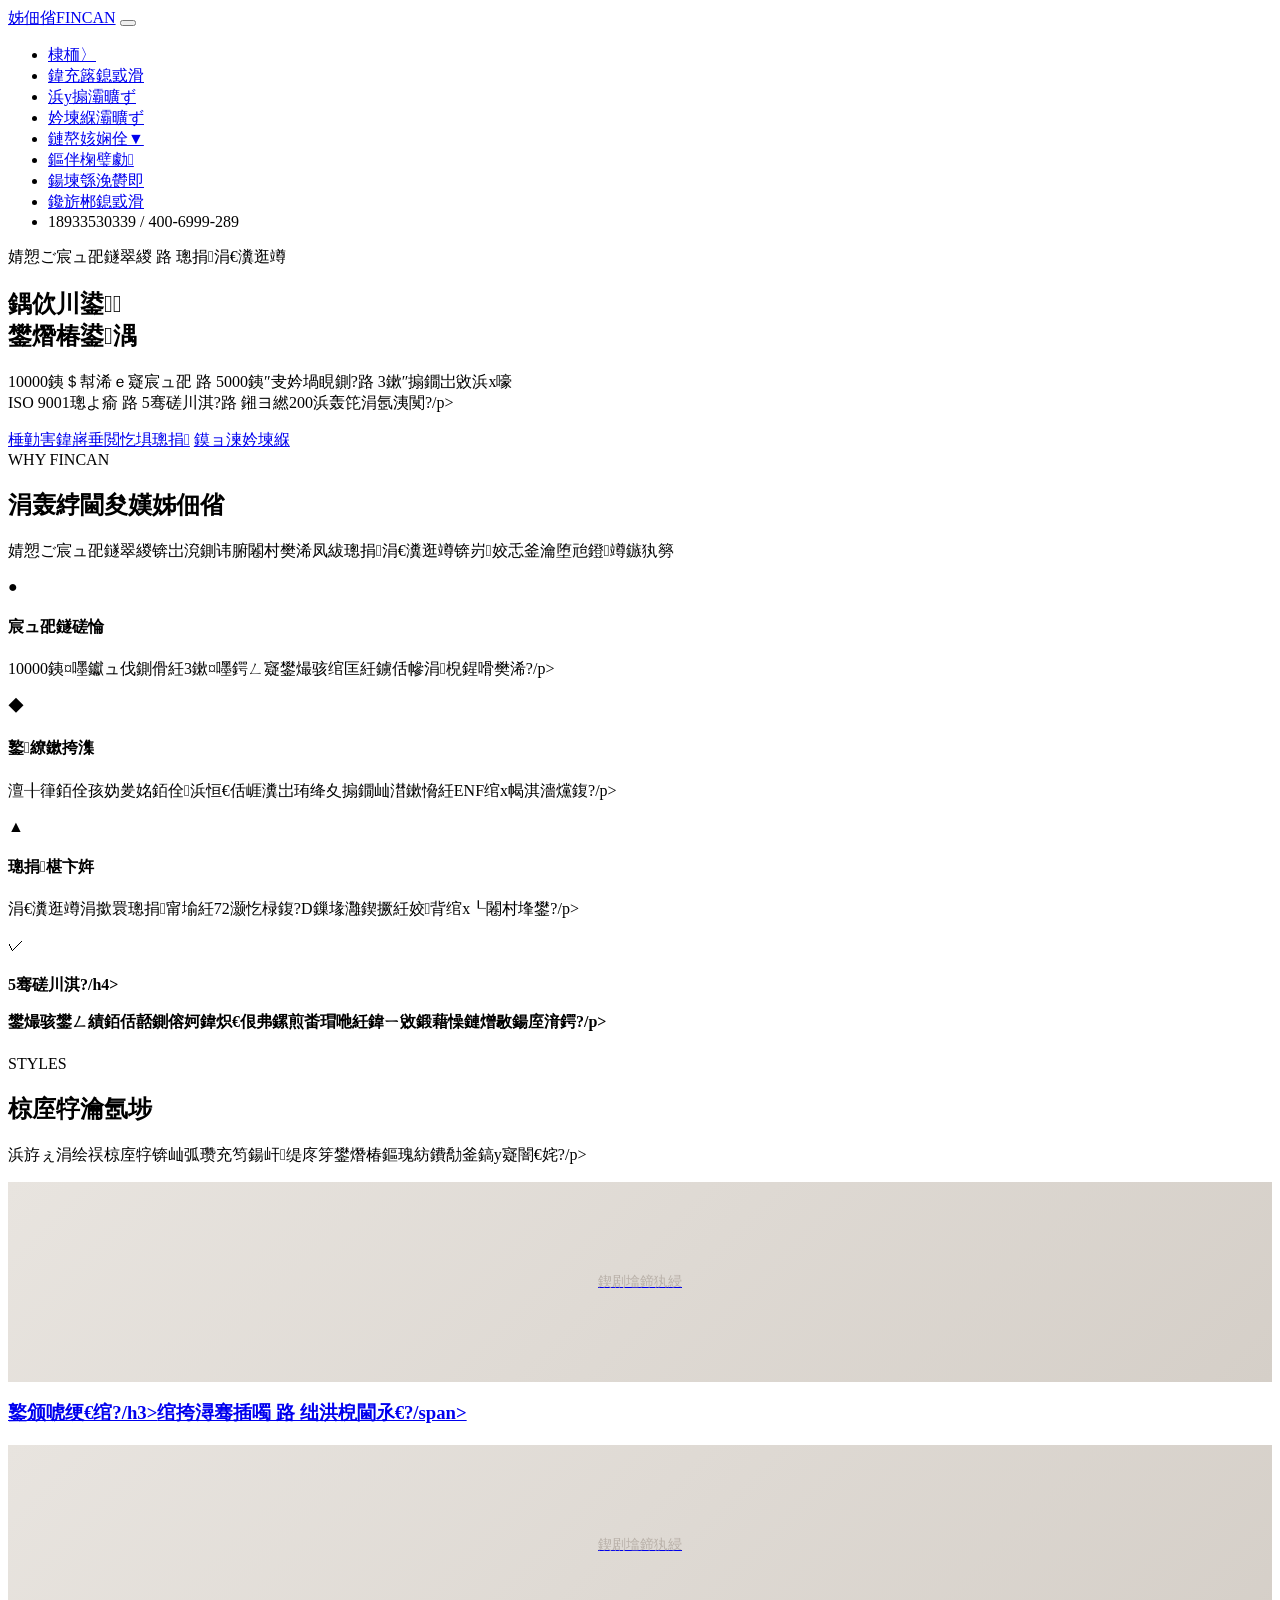
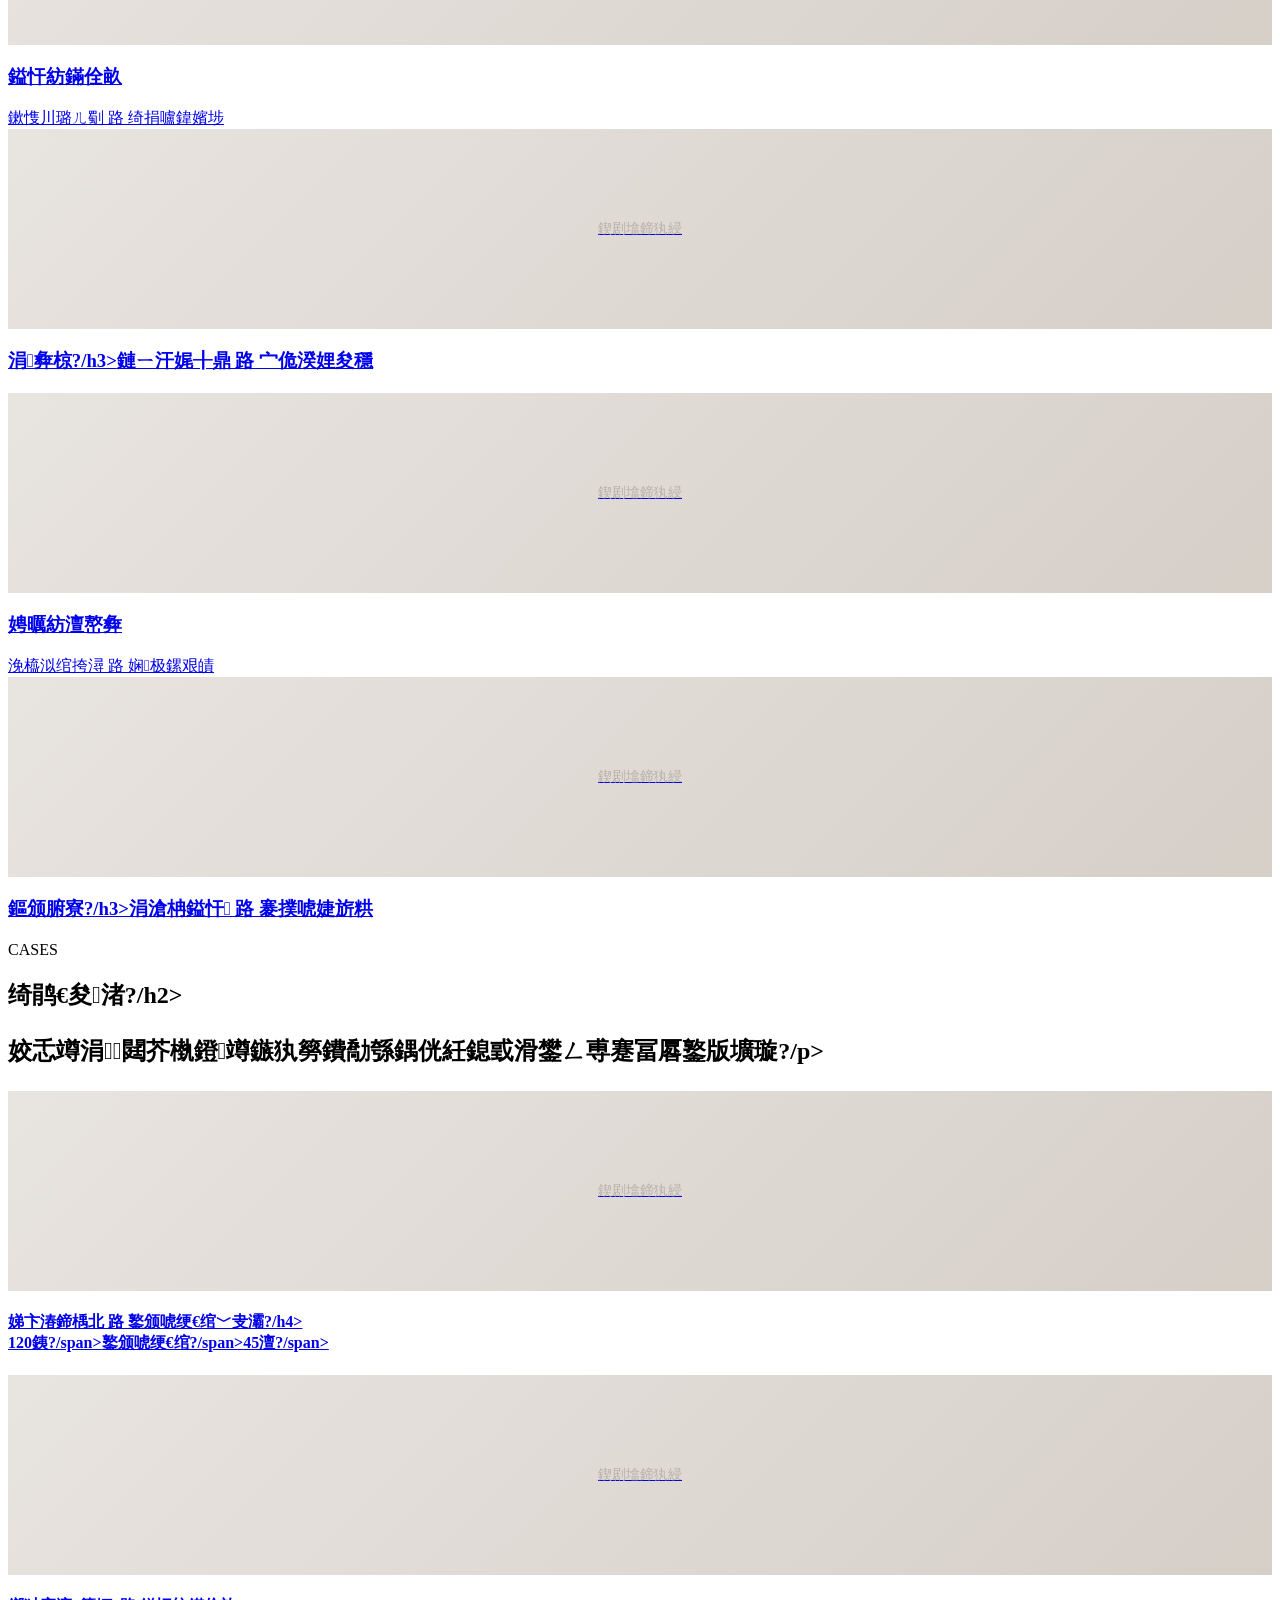
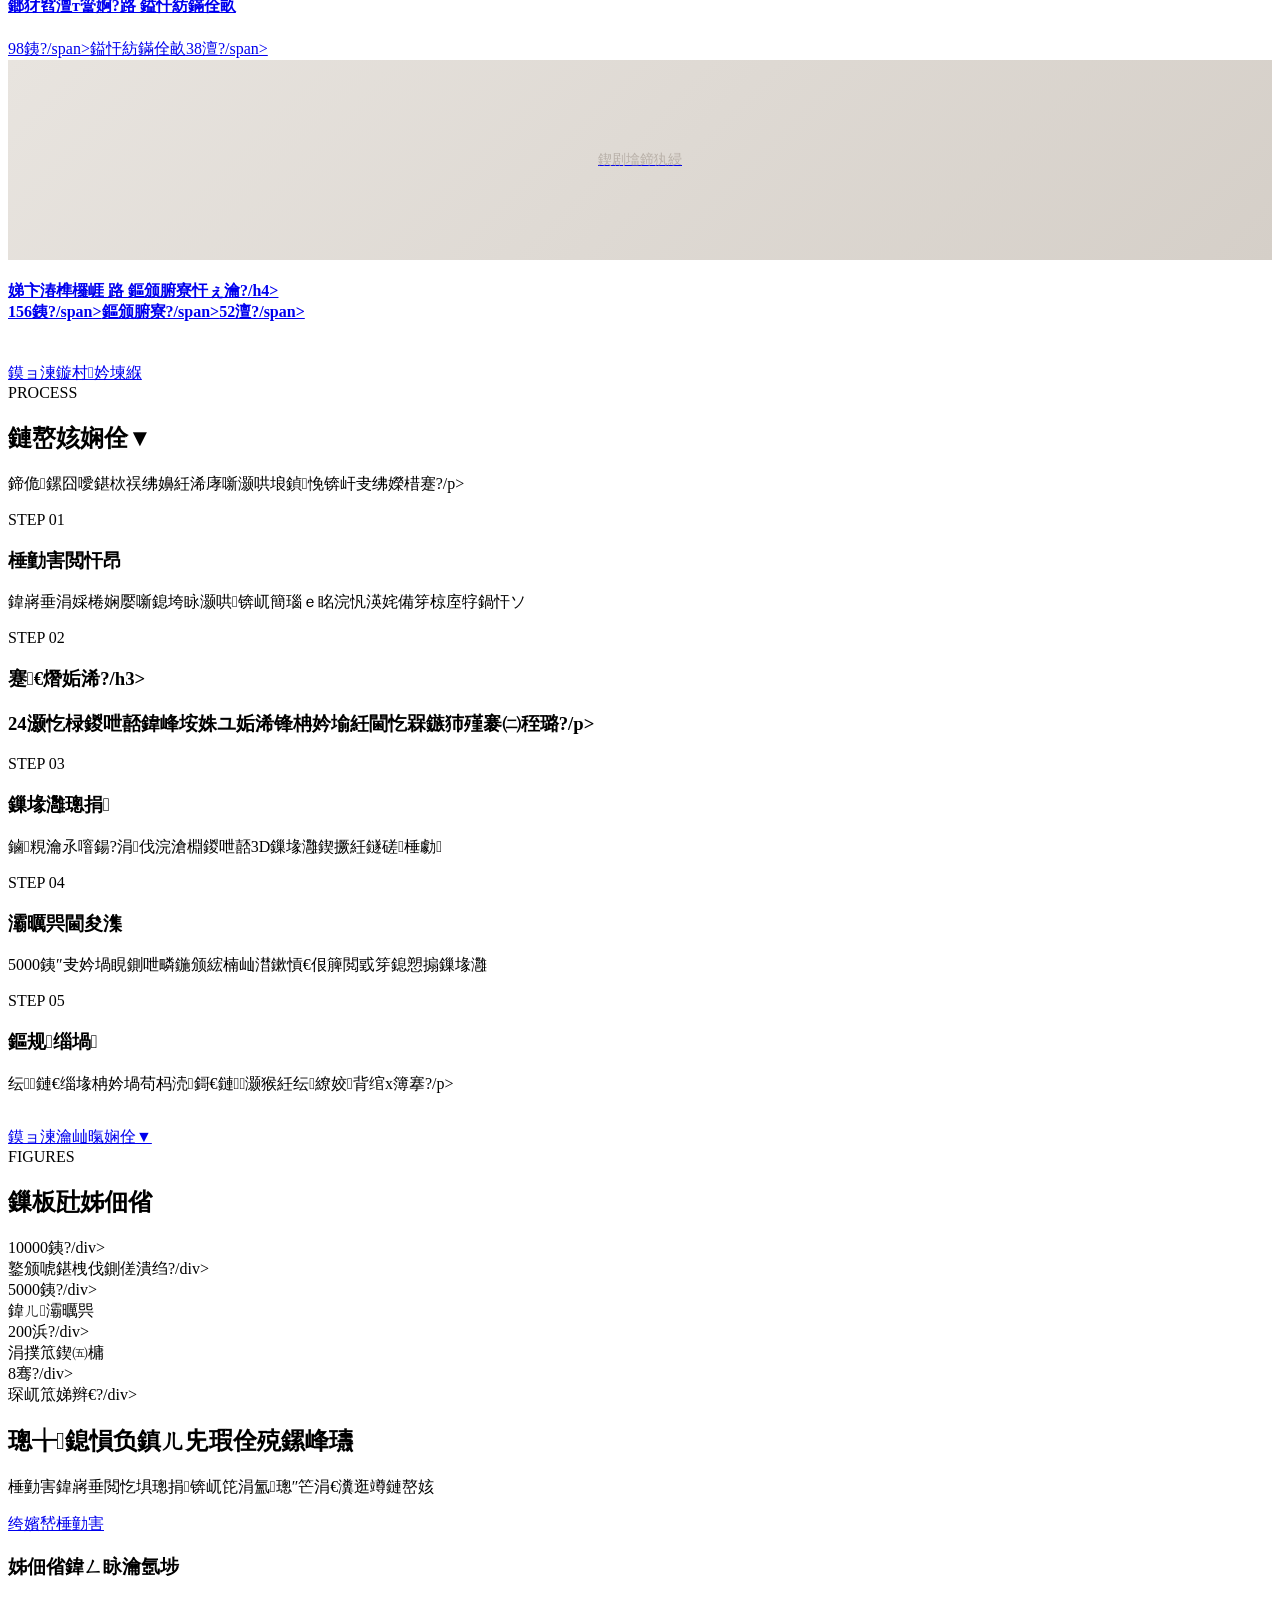
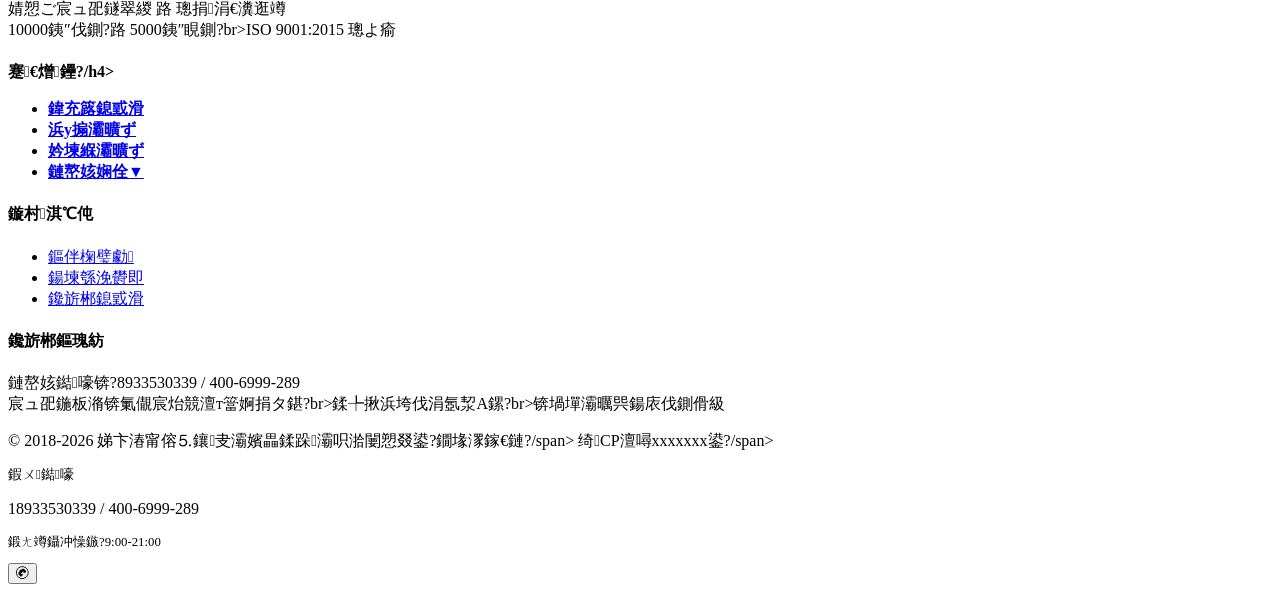
==== index.html @ 6f3093b9 "Add index.html" ====
<!DOCTYPE html>
<html lang="zh-CN">
<head>
<meta charset="UTF-8">
<meta name="viewport" content="width=device-width, initial-scale=1.0">
<meta name="description" content="姊佃偗鍏ㄥ眿瀹氬埗 - 婧愬ご宸ュ巶鐩翠緵+璁捐涓€瀵逛竴锛?0000銕＄幇浠ｅ寲宸ュ巶锛?000銕″叏妗堝睍鍘呫€備笓涓氬畾鍒惰。鏌溿€佹┍鏌溿€侀厭鏌溿€佹姒荤背绛夛紝5骞磋川淇濓紝鍞悗鐑嚎18933530339 / 400-6999-289銆?>
<title>姊佃偗鍏ㄥ眿瀹氬埗 - 婧愬ご宸ュ巶鐩翠緵 路 璁捐涓€瀵逛竴</title>
<link rel="stylesheet" href="css/style.css">
</head>
<body>

<nav class="nav">
  <div class="container">
    <a href="index.html" class="nav-logo">姊佃偗<span>FINCAN</span></a>
    <button class="nav-toggle" aria-label="鑿滃崟" onclick="document.querySelector('.nav-links').classList.toggle('show')">
      <span></span><span></span><span></span>
    </button>
    <ul class="nav-links">
      <li><a href="index.html" class="active">棣栭〉</a></li>
      <li><a href="about.html">鍏充簬鎴戜滑</a></li>
      <li><a href="products.html">浜у搧灞曠ず</a></li>
      <li><a href="cases.html">妗堜緥灞曠ず</a></li>
      <li><a href="service.html">鏈嶅姟娴佺▼</a></li>
      <li><a href="news.html">鏂伴椈璧勮</a></li>
      <li><a href="partners.html">鍚堜綔浼欎即</a></li>
      <li><a href="contact.html">鑱旂郴鎴戜滑</a></li>
      <li class="nav-phone">18933530339 / 400-6999-289</li>
    </ul>
  </div>
</nav>

<section class="hero">
  <div class="hero-bg"></div>
  <div class="container">
    <div class="hero-tag">婧愬ご宸ュ巶鐩翠緵 路 璁捐涓€瀵逛竴</div>
    <h1>鍝佽川鍙<br>鐢熸椿鍙湡</h1>
    <p class="hero-desc">10000銕＄幇浠ｅ寲宸ュ巶 路 5000銕″叏妗堝睍鍘?路 3鏉″搧鐗岀敓浜х嚎<br>ISO 9001璁よ瘉 路 5骞磋川淇?路 鎺ヨ繎200浜轰笓涓氬洟闃?/p>
    <div class="hero-cta">
      <a href="contact.html" class="btn btn-primary">棰勭害鍏嶈垂閲忔埧璁捐</a>
      <a href="cases.html" class="btn btn-outline">鏌ョ湅妗堜緥</a>
    </div>
  </div>
</section>

<section class="section-pad bg-white">
  <div class="container">
    <div class="text-center sec-header">
      <div class="gold-line"></div>
      <div class="sec-label">WHY FINCAN</div>
      <h2>涓轰綍閫夋嫨姊佃偗</h2>
      <p class="sec-sub">婧愬ご宸ュ巶鐩翠緵锛岀渷鍘讳腑闂村樊浠凤紱璁捐涓€瀵逛竴锛岃姣忎釜瀹堕兘鐙竴鏃犱簩</p>
    </div>
    <div class="adv-grid">
      <div class="adv-item">
        <div class="adv-icon">&#9679;</div>
        <h4>宸ュ巶鐩磋惀</h4>
        <p>10000銕¤嚜钀ュ伐鍘傦紝3鏉¤嚜鍔ㄥ寲鐢熶骇绾匡紝鐪佸幓涓棿鍟嗗樊浠?/p>
      </div>
      <div class="adv-item">
        <div class="adv-icon">&#9670;</div>
        <h4>鐜繚鏉挎潗</h4>
        <p>澶╂箻銆佺孩妫夎姳銆佺浜恒€佸崕瀵岀珛绛夊搧鐗屾澘鏉愶紝ENF绾х幆淇濇爣鍑?/p>
      </div>
      <div class="adv-item">
        <div class="adv-icon">&#9650;</div>
        <h4>璁捐椹卞姩</h4>
        <p>涓€瀵逛竴涓撳睘璁捐甯堬紝72灏忔椂鍑?D鏁堟灉鍥撅紝姣背绾х┖闂村埄鐢?/p>
      </div>
      <div class="adv-item">
        <div class="adv-icon">&#10003;</div>
        <h4>5骞磋川淇?/h4>
        <p>鐢熶骇鐢ㄥ績銆佸嚭鍘傛妸鍏炽€佷弗鏍煎畨瑁咃紝鍏ㄧ敓鍛藉懆鏈熷敭鍚庢湇鍔?/p>
      </div>
    </div>
  </div>
</section>

<section class="section-pad bg-grain">
  <div class="container">
    <div class="text-center sec-header">
      <div class="gold-line"></div>
      <div class="sec-label">STYLES</div>
      <h2>椋庢牸瀹氬埗</h2>
      <p class="sec-sub">浜斿ぇ涓绘祦椋庢牸锛屾弧瓒充笉鍚屽缇庝笌鐢熸椿鏂瑰紡鐨勪釜鎬у寲闇€姹?/p>
    </div>
    <div class="style-grid">
      <a href="products.html" class="style-card">
        <div class="style-card-img"><div style="background:linear-gradient(135deg, #e8e4df 0%, #d5cfc8 100%);width:100%;height:100%;min-height:200px;display:flex;align-items:center;justify-content:center;color:#b8b0a8;font-size:14px;">鍥剧墖鍗犱綅</div></div>
        <div class="style-card-overlay"><h3>鐜颁唬绠€绾?/h3><span>绾挎潯骞插噣 路 绌洪棿閫氶€?/span></div>
      </a>
      <a href="products.html" class="style-card">
        <div class="style-card-img"><div style="background:linear-gradient(135deg, #e8e4df 0%, #d5cfc8 100%);width:100%;height:100%;min-height:200px;display:flex;align-items:center;justify-content:center;color:#b8b0a8;font-size:14px;">鍥剧墖鍗犱綅</div></div>
        <div class="style-card-overlay"><h3>鎰忓紡鏋佺畝</h3><span>鏉愯川璐ㄦ劅 路 绮捐嚧鍏嬪埗</span></div>
      </a>
      <a href="products.html" class="style-card">
        <div class="style-card-img"><div style="background:linear-gradient(135deg, #e8e4df 0%, #d5cfc8 100%);width:100%;height:100%;min-height:200px;display:flex;align-items:center;justify-content:center;color:#b8b0a8;font-size:14px;">鍥剧墖鍗犱綅</div></div>
        <div class="style-card-overlay"><h3>涓彜椋?/h3><span>鏈ㄧ汗娓╂鼎 路 宀佹湀娌夋穩</span></div>
      </a>
      <a href="products.html" class="style-card">
        <div class="style-card-img"><div style="background:linear-gradient(135deg, #e8e4df 0%, #d5cfc8 100%);width:100%;height:100%;min-height:200px;display:flex;align-items:center;justify-content:center;color:#b8b0a8;font-size:14px;">鍥剧墖鍗犱綅</div></div>
        <div class="style-card-overlay"><h3>娉曞紡澶嶅彜</h3><span>浼橀泤绾挎潯 路 娴极鏍艰皟</span></div>
      </a>
      <a href="products.html" class="style-card">
        <div class="style-card-img"><div style="background:linear-gradient(135deg, #e8e4df 0%, #d5cfc8 100%);width:100%;height:100%;min-height:200px;display:flex;align-items:center;justify-content:center;color:#b8b0a8;font-size:14px;">鍥剧墖鍗犱綅</div></div>
        <div class="style-card-overlay"><h3>鏂颁腑寮?/h3><span>涓滄柟鎰忓 路 褰撲唬婕旂粠</span></div>
      </a>
    </div>
  </div>
</section>

<section class="section-pad bg-white">
  <div class="container">
    <div class="sec-header">
      <div class="gold-line"></div>
      <div class="sec-label">CASES</div>
      <h2>绮鹃€夋渚?/h2>
      <p class="sec-sub">姣忎竴涓閮芥槸鐙竴鏃犱簩鐨勪綔鍝侊紝鎴戜滑鐢ㄥ尃蹇冨厬鐜版壙璇?/p>
    </div>
    <div class="case-grid">
      <a href="cases.html" class="case-card">
        <div class="case-img-wrap"><div style="background:linear-gradient(135deg, #e8e4df 0%, #d5cfc8 100%);width:100%;height:100%;min-height:200px;display:flex;align-items:center;justify-content:center;color:#b8b0a8;font-size:14px;">鍥剧墖鍗犱綅</div></div>
        <div class="case-info"><h4>娣卞湷鍗楀北 路 鐜颁唬绠€绾﹀叏灞?/h4><div class="case-meta"><span>120銕?/span><span>鐜颁唬绠€绾?/span><span>45澶?/span></div></div>
      </a>
      <a href="cases.html" class="case-card">
        <div class="case-img-wrap"><div style="background:linear-gradient(135deg, #e8e4df 0%, #d5cfc8 100%);width:100%;height:100%;min-height:200px;display:flex;align-items:center;justify-content:center;color:#b8b0a8;font-size:14px;">鍥剧墖鍗犱綅</div></div>
        <div class="case-info"><h4>鎯犲窞澶т簹婀?路 鎰忓紡鏋佺畝</h4><div class="case-meta"><span>98銕?/span><span>鎰忓紡鏋佺畝</span><span>38澶?/span></div></div>
      </a>
      <a href="cases.html" class="case-card">
        <div class="case-img-wrap"><div style="background:linear-gradient(135deg, #e8e4df 0%, #d5cfc8 100%);width:100%;height:100%;min-height:200px;display:flex;align-items:center;justify-content:center;color:#b8b0a8;font-size:14px;">鍥剧墖鍗犱綅</div></div>
        <div class="case-info"><h4>娣卞湷榫欏崕 路 鏂颁腑寮忓ぇ瀹?/h4><div class="case-meta"><span>156銕?/span><span>鏂颁腑寮?/span><span>52澶?/span></div></div>
      </a>
    </div>
    <div class="text-center" style="margin-top:40px;">
      <a href="cases.html" class="btn btn-text">鏌ョ湅鏇村妗堜緥</a>
    </div>
  </div>
</section>

<section class="section-pad bg-grain">
  <div class="container">
    <div class="text-center sec-header">
      <div class="gold-line"></div>
      <div class="sec-label">PROCESS</div>
      <h2>鏈嶅姟娴佺▼</h2>
      <p class="sec-sub">鍗佹鏍囧噯鍖栨祦绋嬶紝浠庨噺灏哄埌鍞悗锛屽叏绋嬫棤蹇?/p>
    </div>
    <div class="timeline">
      <div class="tl-item"><div class="tl-dot"></div><div class="tl-num">STEP 01</div><h3>棰勭害閲忓昂</h3><p>鍏嶈垂涓婇棬娴嬮噺鎴垮眿灏哄锛屼簡瑙ｅ眳浣忛渶姹備笌椋庢牸鍋忓ソ</p></div>
      <div class="tl-item"><div class="tl-dot"></div><div class="tl-num">STEP 02</div><h3>蹇€熸姤浠?/h3><p>24灏忔椂鍐呭嚭鍏峰垵姝ユ姤浠锋柟妗堬紝閫忔槑鏃犻殣褰㈡秷璐?/p></div>
      <div class="tl-item"><div class="tl-dot"></div><div class="tl-num">STEP 03</div><h3>鏁堟灉璁捐</h3><p>鏀粯瀹氶噾鍚?涓伐浣滄棩鍐呭嚭3D鏁堟灉鍥撅紝鐩磋棰勮</p></div>
      <div class="tl-item"><div class="tl-dot"></div><div class="tl-num">STEP 04</div><h3>灞曞巺閫夋潗</h3><p>5000銕″叏妗堝睍鍘呭疄鍦颁綋楠屾澘鏉愩€佷簲閲戜笌鎴愬搧鏁堟灉</p></div>
      <div class="tl-item"><div class="tl-dot"></div><div class="tl-num">STEP 05</div><h3>鏂规缁堝</h3><p>纭鏈€缁堟柟妗堝苟杩涜鎶€鏈灏猴紝纭繚姣背绾х簿搴?/p></div>
    </div>
    <div class="text-center" style="margin-top:32px;">
      <a href="service.html" class="btn btn-text">鏌ョ湅瀹屾暣娴佺▼</a>
    </div>
  </div>
</section>

<section class="section-pad bg-dark">
  <div class="container">
    <div class="text-center sec-header">
      <div class="gold-line"></div>
      <div class="sec-label">FIGURES</div>
      <h2>鏁板瓧姊佃偗</h2>
    </div>
    <div class="num-grid">
      <div class="num-item"><div class="num-val">10000銕?/div><div class="num-label">鐜颁唬鍖栧伐鍘傞潰绉?/div></div>
      <div class="num-item"><div class="num-val">5000銕?/div><div class="num-label">鍏ㄦ灞曞巺</div></div>
      <div class="num-item"><div class="num-val">200浜?/div><div class="num-label">涓撲笟鍥㈤槦</div></div>
      <div class="num-item"><div class="num-val">8骞?/div><div class="num-label">琛屼笟娣辫€?/div></div>
    </div>
  </div>
</section>

<section class="section-pad cta-section bg-white">
  <div class="container">
    <div class="gold-line"></div>
    <h2>璁╁鎴愪负鎮ㄦ兂瑕佺殑鏍峰瓙</h2>
    <p>棰勭害鍏嶈垂閲忔埧璁捐锛屼笓涓氳璁″笀涓€瀵逛竴鏈嶅姟</p>
    <a href="contact.html" class="btn btn-primary">绔嬪嵆棰勭害</a>
  </div>
</section>

<footer class="footer">
  <div class="container">
    <div class="footer-grid">
      <div class="footer-brand">
        <h3>姊佃偗鍏ㄥ眿瀹氬埗</h3>
        <p>婧愬ご宸ュ巶鐩翠緵 路 璁捐涓€瀵逛竴<br>10000銕″伐鍘?路 5000銕″睍鍘?br>ISO 9001:2015 璁よ瘉</p>
      </div>
      <div>
        <h4>蹇€熷鑸?/h4>
        <ul>
          <li><a href="about.html">鍏充簬鎴戜滑</a></li>
          <li><a href="products.html">浜у搧灞曠ず</a></li>
          <li><a href="cases.html">妗堜緥灞曠ず</a></li>
          <li><a href="service.html">鏈嶅姟娴佺▼</a></li>
        </ul>
      </div>
      <div>
        <h4>鏇村淇℃伅</h4>
        <ul>
          <li><a href="news.html">鏂伴椈璧勮</a></li>
          <li><a href="partners.html">鍚堜綔浼欎即</a></li>
          <li><a href="contact.html">鑱旂郴鎴戜滑</a></li>
        </ul>
      </div>
      <div>
        <h4>鑱旂郴鏂瑰紡</h4>
        <p>鏈嶅姟鐑嚎锛?8933530339 / 400-6999-289<br>宸ュ巶鍦板潃锛氭儬宸炲競澶т簹婀捐タ鍖?br>鍒╄揪浜垮伐涓氬洯A鏍?br>锛堝墠灞曞巺鍚庡伐鍘傦級</p>
      </div>
    </div>
    <div class="footer-bottom">
      <span>&copy; 2018-2026 娣卞湷甯傛⒌鑲叏灞嬪畾鍒跺灞呮湁闄愬叕鍙?鐗堟潈鎵€鏈?/span>
      <span>绮CP澶噚xxxxxxx鍙?/span>
    </div>
  </div>
</footer>

<div class="float-cta">
  <div class="float-panel" id="floatPanel">
    <p style="font-size:0.85rem;color:var(--stone-600);">鍜ㄨ鐑嚎</p>
    <p class="phone">18933530339 / 400-6999-289</p>
    <p style="font-size:0.8rem;color:var(--stone-400);margin-top:4px;">鍛ㄤ竴鑷冲懆鏃?9:00-21:00</p>
  </div>
  <button class="float-btn" onclick="document.getElementById('floatPanel').classList.toggle('show')" aria-label="鍦ㄧ嚎鍜ㄨ">&#9990;</button>
</div>

<script src="js/main.js"></script>
</body>
</html>
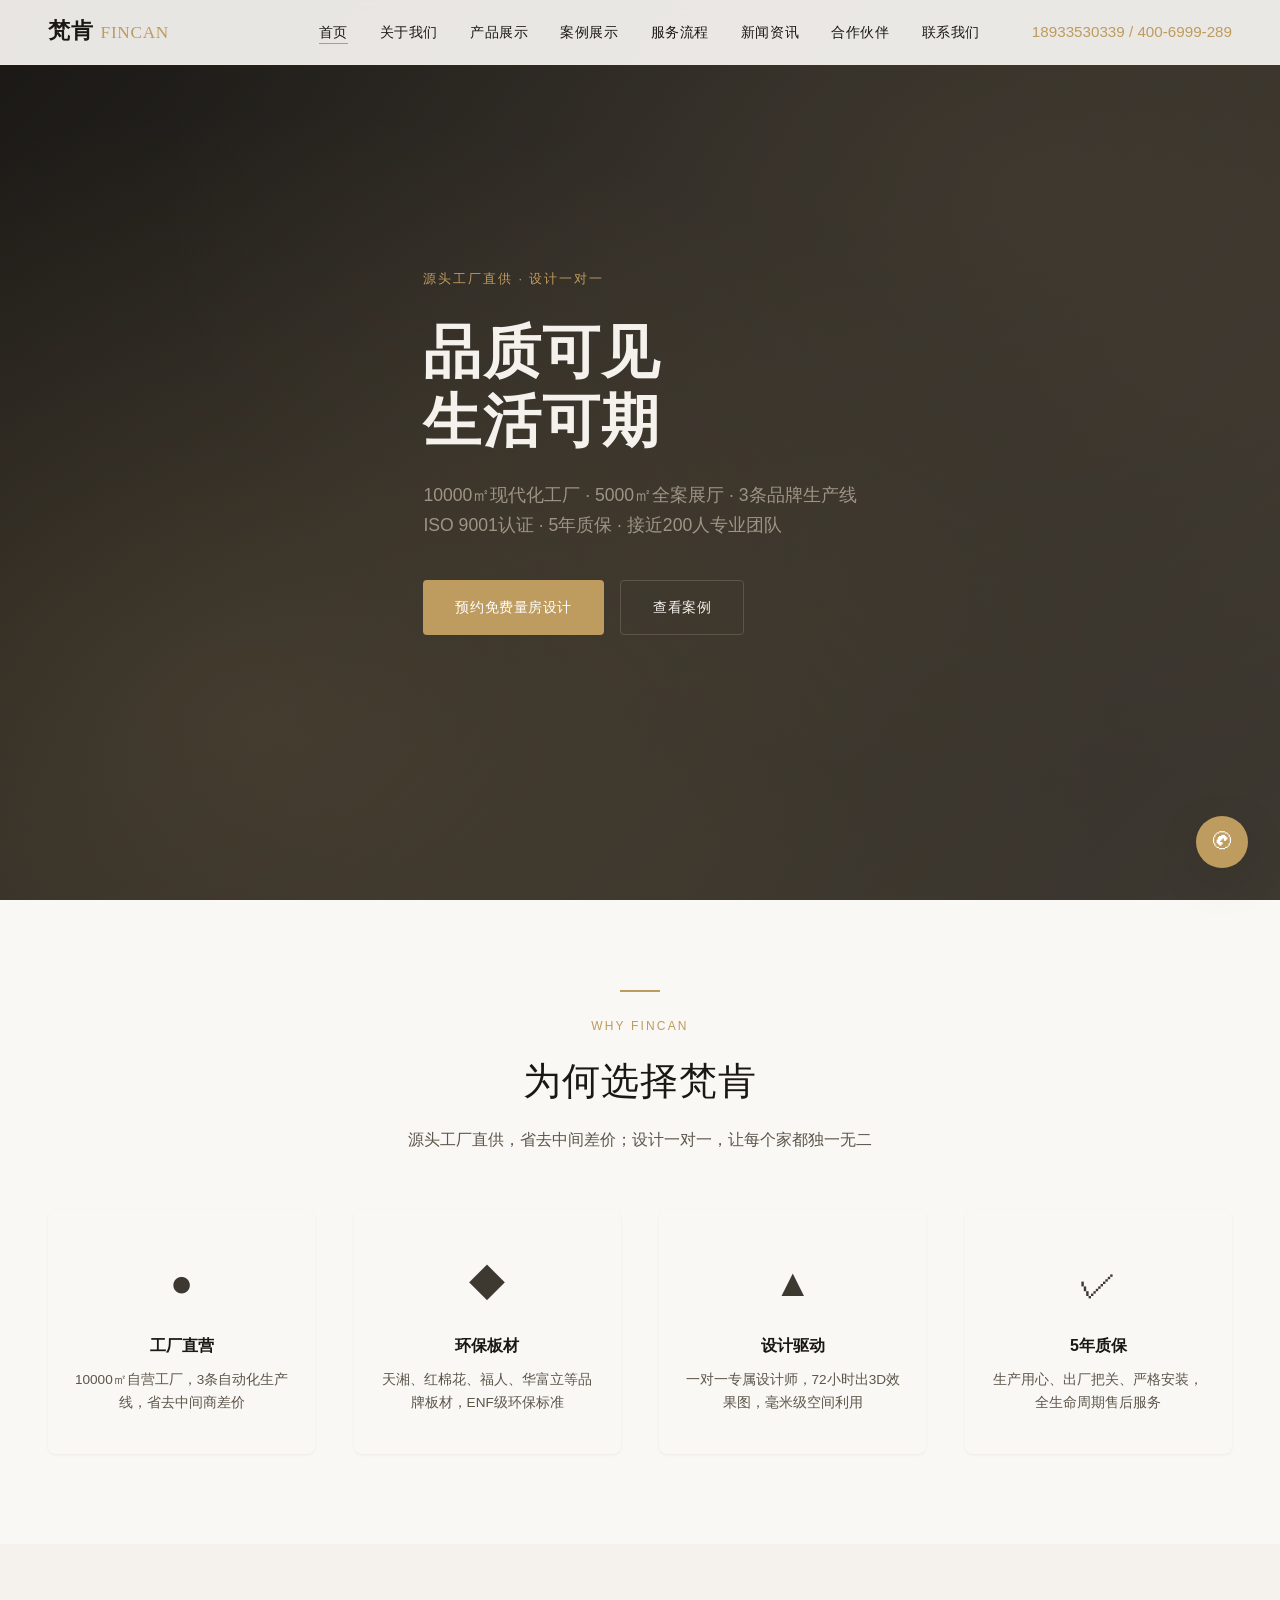
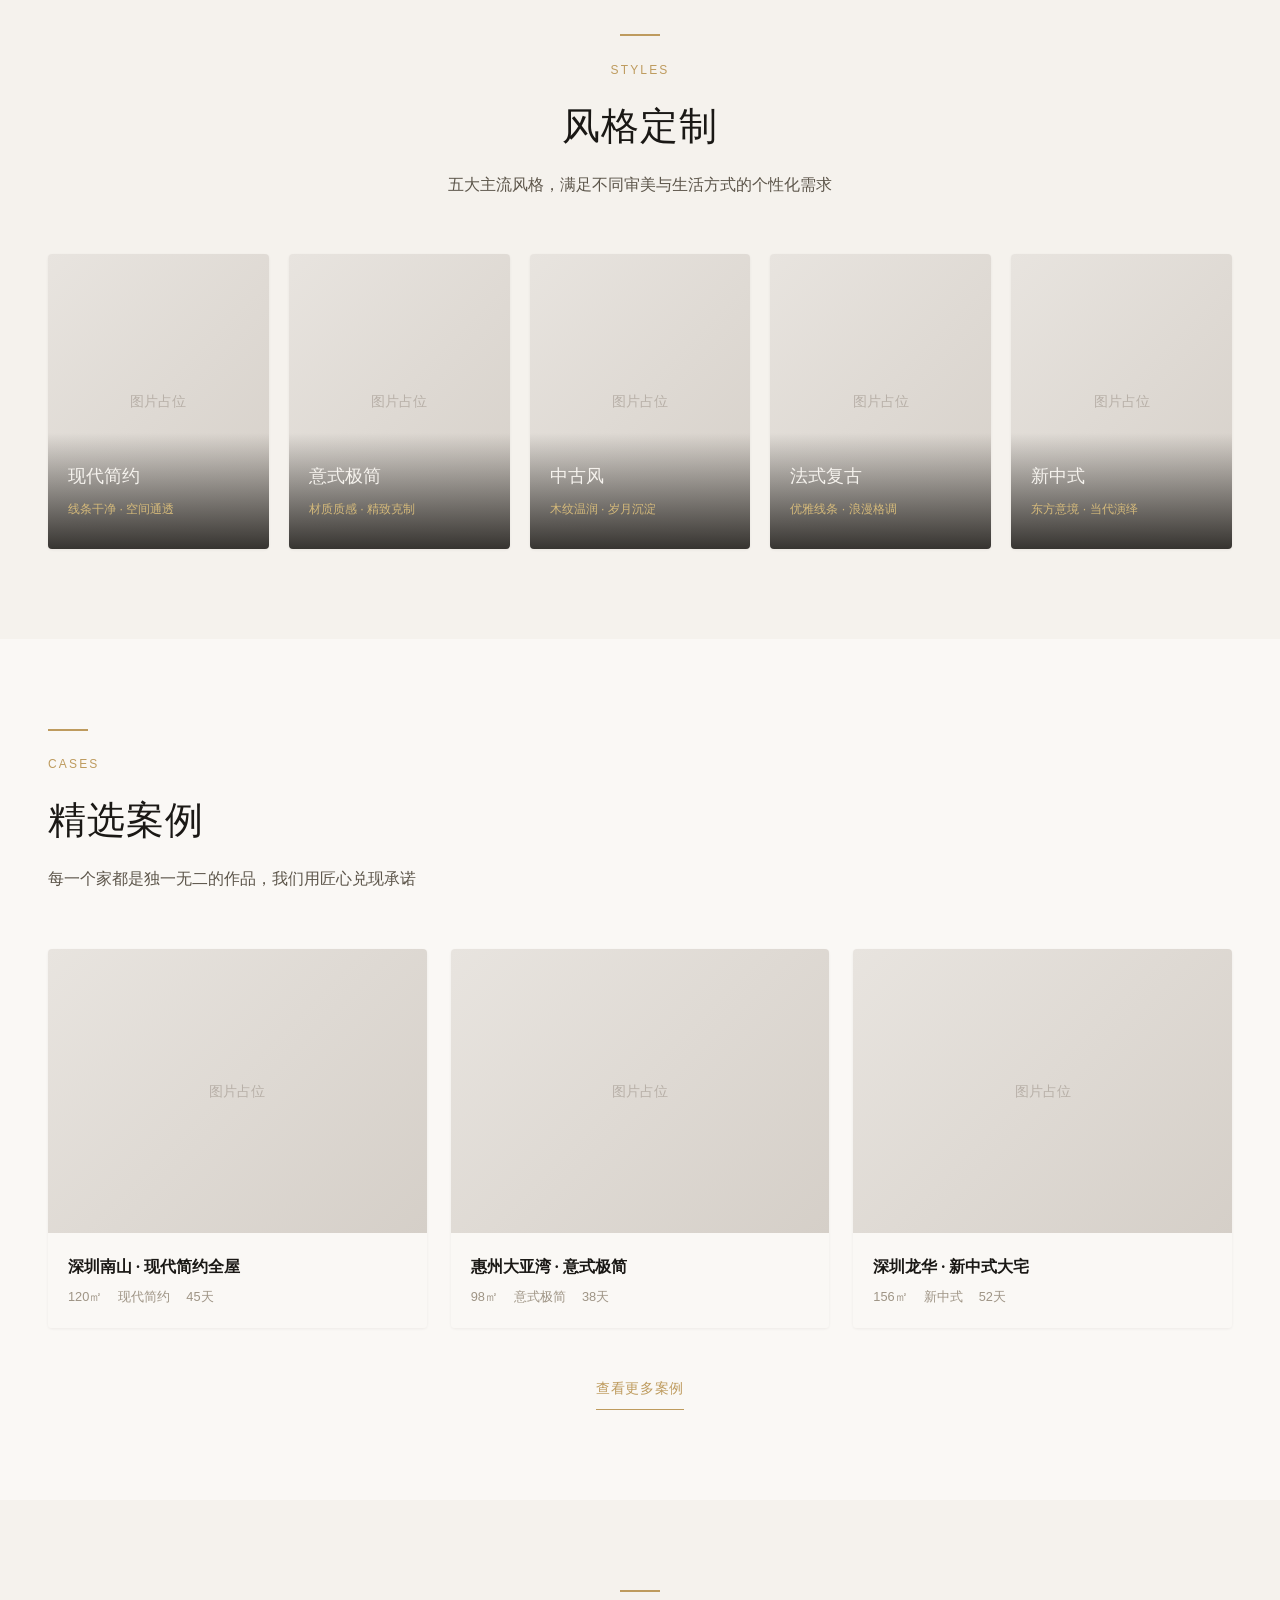
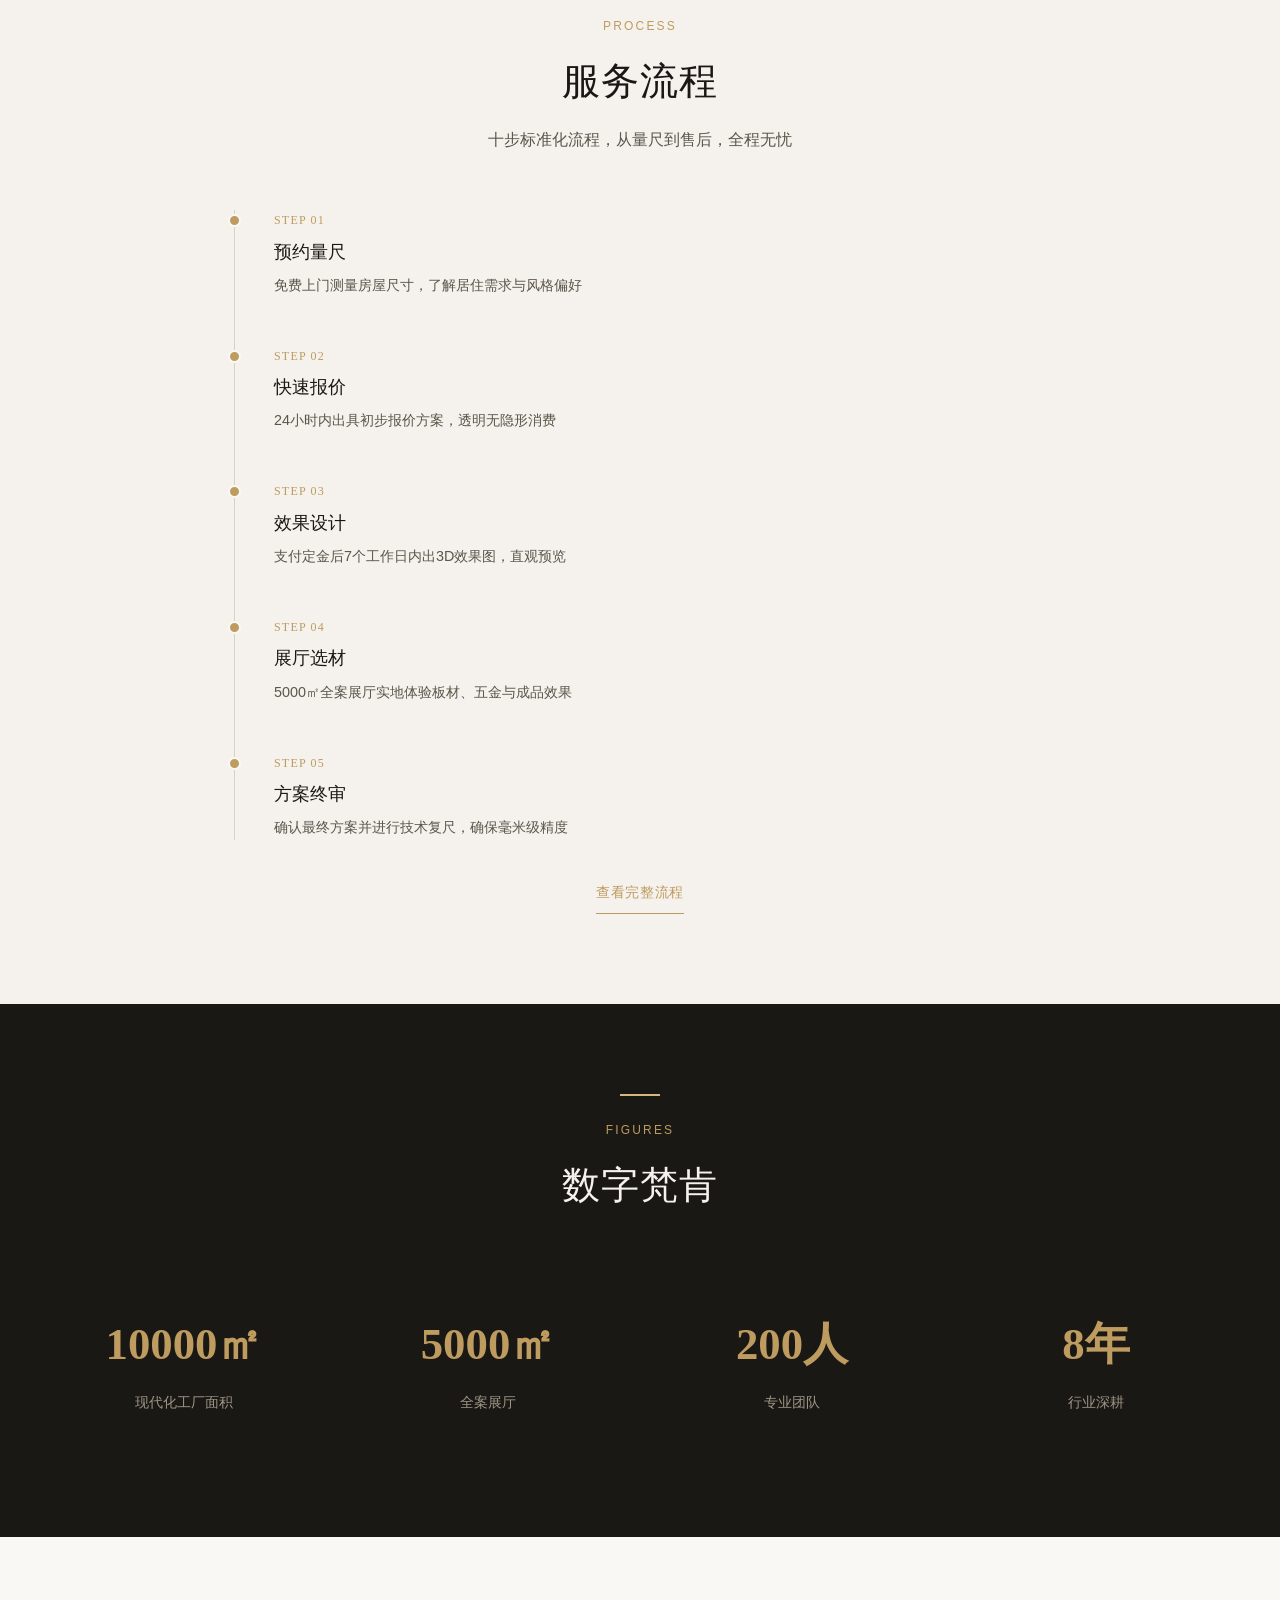
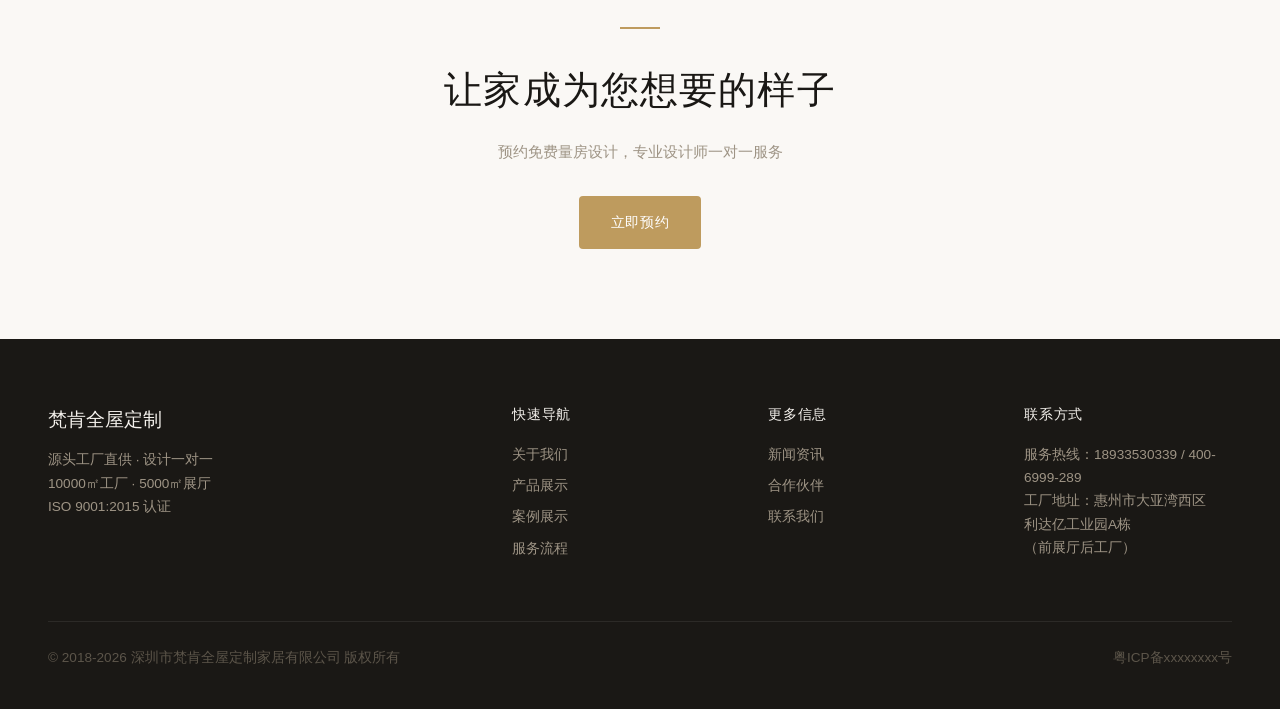
==== commit 0b6eb11c: "Fix UTF-8 encoding" ====
--- a/index.html
+++ b/index.html
@@ -3,27 +3,27 @@
 <head>
 <meta charset="UTF-8">
 <meta name="viewport" content="width=device-width, initial-scale=1.0">
-<meta name="description" content="姊佃偗鍏ㄥ眿瀹氬埗 - 婧愬ご宸ュ巶鐩翠緵+璁捐涓€瀵逛竴锛?0000銕＄幇浠ｅ寲宸ュ巶锛?000銕″叏妗堝睍鍘呫€備笓涓氬畾鍒惰。鏌溿€佹┍鏌溿€侀厭鏌溿€佹姒荤背绛夛紝5骞磋川淇濓紝鍞悗鐑嚎18933530339 / 400-6999-289銆?>
-<title>姊佃偗鍏ㄥ眿瀹氬埗 - 婧愬ご宸ュ巶鐩翠緵 路 璁捐涓€瀵逛竴</title>
+<meta name="description" content="梵肯全屋定制 - 源头工厂直供+设计一对一，10000㎡现代化工厂，5000㎡全案展厅。专业定制衣柜、橱柜、酒柜、榻榻米等，5年质保，售后热线18933530339 / 400-6999-289。">
+<title>梵肯全屋定制 - 源头工厂直供 · 设计一对一</title>
 <link rel="stylesheet" href="css/style.css">
 </head>
 <body>
 
 <nav class="nav">
   <div class="container">
-    <a href="index.html" class="nav-logo">姊佃偗<span>FINCAN</span></a>
-    <button class="nav-toggle" aria-label="鑿滃崟" onclick="document.querySelector('.nav-links').classList.toggle('show')">
+    <a href="index.html" class="nav-logo">梵肯<span>FINCAN</span></a>
+    <button class="nav-toggle" aria-label="菜单" onclick="document.querySelector('.nav-links').classList.toggle('show')">
       <span></span><span></span><span></span>
     </button>
     <ul class="nav-links">
-      <li><a href="index.html" class="active">棣栭〉</a></li>
-      <li><a href="about.html">鍏充簬鎴戜滑</a></li>
-      <li><a href="products.html">浜у搧灞曠ず</a></li>
-      <li><a href="cases.html">妗堜緥灞曠ず</a></li>
-      <li><a href="service.html">鏈嶅姟娴佺▼</a></li>
-      <li><a href="news.html">鏂伴椈璧勮</a></li>
-      <li><a href="partners.html">鍚堜綔浼欎即</a></li>
-      <li><a href="contact.html">鑱旂郴鎴戜滑</a></li>
+      <li><a href="index.html" class="active">首页</a></li>
+      <li><a href="about.html">关于我们</a></li>
+      <li><a href="products.html">产品展示</a></li>
+      <li><a href="cases.html">案例展示</a></li>
+      <li><a href="service.html">服务流程</a></li>
+      <li><a href="news.html">新闻资讯</a></li>
+      <li><a href="partners.html">合作伙伴</a></li>
+      <li><a href="contact.html">联系我们</a></li>
       <li class="nav-phone">18933530339 / 400-6999-289</li>
     </ul>
   </div>
@@ -32,12 +32,12 @@
 <section class="hero">
   <div class="hero-bg"></div>
   <div class="container">
-    <div class="hero-tag">婧愬ご宸ュ巶鐩翠緵 路 璁捐涓€瀵逛竴</div>
-    <h1>鍝佽川鍙<br>鐢熸椿鍙湡</h1>
-    <p class="hero-desc">10000銕＄幇浠ｅ寲宸ュ巶 路 5000銕″叏妗堝睍鍘?路 3鏉″搧鐗岀敓浜х嚎<br>ISO 9001璁よ瘉 路 5骞磋川淇?路 鎺ヨ繎200浜轰笓涓氬洟闃?/p>
+    <div class="hero-tag">源头工厂直供 · 设计一对一</div>
+    <h1>品质可见<br>生活可期</h1>
+    <p class="hero-desc">10000㎡现代化工厂 · 5000㎡全案展厅 · 3条品牌生产线<br>ISO 9001认证 · 5年质保 · 接近200人专业团队</p>
     <div class="hero-cta">
-      <a href="contact.html" class="btn btn-primary">棰勭害鍏嶈垂閲忔埧璁捐</a>
-      <a href="cases.html" class="btn btn-outline">鏌ョ湅妗堜緥</a>
+      <a href="contact.html" class="btn btn-primary">预约免费量房设计</a>
+      <a href="cases.html" class="btn btn-outline">查看案例</a>
     </div>
   </div>
 </section>
@@ -47,29 +47,29 @@
     <div class="text-center sec-header">
       <div class="gold-line"></div>
       <div class="sec-label">WHY FINCAN</div>
-      <h2>涓轰綍閫夋嫨姊佃偗</h2>
-      <p class="sec-sub">婧愬ご宸ュ巶鐩翠緵锛岀渷鍘讳腑闂村樊浠凤紱璁捐涓€瀵逛竴锛岃姣忎釜瀹堕兘鐙竴鏃犱簩</p>
+      <h2>为何选择梵肯</h2>
+      <p class="sec-sub">源头工厂直供，省去中间差价；设计一对一，让每个家都独一无二</p>
     </div>
     <div class="adv-grid">
       <div class="adv-item">
         <div class="adv-icon">&#9679;</div>
-        <h4>宸ュ巶鐩磋惀</h4>
-        <p>10000銕¤嚜钀ュ伐鍘傦紝3鏉¤嚜鍔ㄥ寲鐢熶骇绾匡紝鐪佸幓涓棿鍟嗗樊浠?/p>
+        <h4>工厂直营</h4>
+        <p>10000㎡自营工厂，3条自动化生产线，省去中间商差价</p>
       </div>
       <div class="adv-item">
         <div class="adv-icon">&#9670;</div>
-        <h4>鐜繚鏉挎潗</h4>
-        <p>澶╂箻銆佺孩妫夎姳銆佺浜恒€佸崕瀵岀珛绛夊搧鐗屾澘鏉愶紝ENF绾х幆淇濇爣鍑?/p>
+        <h4>环保板材</h4>
+        <p>天湘、红棉花、福人、华富立等品牌板材，ENF级环保标准</p>
       </div>
       <div class="adv-item">
         <div class="adv-icon">&#9650;</div>
-        <h4>璁捐椹卞姩</h4>
-        <p>涓€瀵逛竴涓撳睘璁捐甯堬紝72灏忔椂鍑?D鏁堟灉鍥撅紝姣背绾х┖闂村埄鐢?/p>
+        <h4>设计驱动</h4>
+        <p>一对一专属设计师，72小时出3D效果图，毫米级空间利用</p>
       </div>
       <div class="adv-item">
         <div class="adv-icon">&#10003;</div>
-        <h4>5骞磋川淇?/h4>
-        <p>鐢熶骇鐢ㄥ績銆佸嚭鍘傛妸鍏炽€佷弗鏍煎畨瑁咃紝鍏ㄧ敓鍛藉懆鏈熷敭鍚庢湇鍔?/p>
+        <h4>5年质保</h4>
+        <p>生产用心、出厂把关、严格安装，全生命周期售后服务</p>
       </div>
     </div>
   </div>
@@ -80,29 +80,29 @@
     <div class="text-center sec-header">
       <div class="gold-line"></div>
       <div class="sec-label">STYLES</div>
-      <h2>椋庢牸瀹氬埗</h2>
-      <p class="sec-sub">浜斿ぇ涓绘祦椋庢牸锛屾弧瓒充笉鍚屽缇庝笌鐢熸椿鏂瑰紡鐨勪釜鎬у寲闇€姹?/p>
+      <h2>风格定制</h2>
+      <p class="sec-sub">五大主流风格，满足不同审美与生活方式的个性化需求</p>
     </div>
     <div class="style-grid">
       <a href="products.html" class="style-card">
-        <div class="style-card-img"><div style="background:linear-gradient(135deg, #e8e4df 0%, #d5cfc8 100%);width:100%;height:100%;min-height:200px;display:flex;align-items:center;justify-content:center;color:#b8b0a8;font-size:14px;">鍥剧墖鍗犱綅</div></div>
-        <div class="style-card-overlay"><h3>鐜颁唬绠€绾?/h3><span>绾挎潯骞插噣 路 绌洪棿閫氶€?/span></div>
-      </a>
-      <a href="products.html" class="style-card">
-        <div class="style-card-img"><div style="background:linear-gradient(135deg, #e8e4df 0%, #d5cfc8 100%);width:100%;height:100%;min-height:200px;display:flex;align-items:center;justify-content:center;color:#b8b0a8;font-size:14px;">鍥剧墖鍗犱綅</div></div>
-        <div class="style-card-overlay"><h3>鎰忓紡鏋佺畝</h3><span>鏉愯川璐ㄦ劅 路 绮捐嚧鍏嬪埗</span></div>
-      </a>
-      <a href="products.html" class="style-card">
-        <div class="style-card-img"><div style="background:linear-gradient(135deg, #e8e4df 0%, #d5cfc8 100%);width:100%;height:100%;min-height:200px;display:flex;align-items:center;justify-content:center;color:#b8b0a8;font-size:14px;">鍥剧墖鍗犱綅</div></div>
-        <div class="style-card-overlay"><h3>涓彜椋?/h3><span>鏈ㄧ汗娓╂鼎 路 宀佹湀娌夋穩</span></div>
-      </a>
-      <a href="products.html" class="style-card">
-        <div class="style-card-img"><div style="background:linear-gradient(135deg, #e8e4df 0%, #d5cfc8 100%);width:100%;height:100%;min-height:200px;display:flex;align-items:center;justify-content:center;color:#b8b0a8;font-size:14px;">鍥剧墖鍗犱綅</div></div>
-        <div class="style-card-overlay"><h3>娉曞紡澶嶅彜</h3><span>浼橀泤绾挎潯 路 娴极鏍艰皟</span></div>
-      </a>
-      <a href="products.html" class="style-card">
-        <div class="style-card-img"><div style="background:linear-gradient(135deg, #e8e4df 0%, #d5cfc8 100%);width:100%;height:100%;min-height:200px;display:flex;align-items:center;justify-content:center;color:#b8b0a8;font-size:14px;">鍥剧墖鍗犱綅</div></div>
-        <div class="style-card-overlay"><h3>鏂颁腑寮?/h3><span>涓滄柟鎰忓 路 褰撲唬婕旂粠</span></div>
+        <div class="style-card-img"><div style="background:linear-gradient(135deg, #e8e4df 0%, #d5cfc8 100%);width:100%;height:100%;min-height:200px;display:flex;align-items:center;justify-content:center;color:#b8b0a8;font-size:14px;">图片占位</div></div>
+        <div class="style-card-overlay"><h3>现代简约</h3><span>线条干净 · 空间通透</span></div>
+      </a>
+      <a href="products.html" class="style-card">
+        <div class="style-card-img"><div style="background:linear-gradient(135deg, #e8e4df 0%, #d5cfc8 100%);width:100%;height:100%;min-height:200px;display:flex;align-items:center;justify-content:center;color:#b8b0a8;font-size:14px;">图片占位</div></div>
+        <div class="style-card-overlay"><h3>意式极简</h3><span>材质质感 · 精致克制</span></div>
+      </a>
+      <a href="products.html" class="style-card">
+        <div class="style-card-img"><div style="background:linear-gradient(135deg, #e8e4df 0%, #d5cfc8 100%);width:100%;height:100%;min-height:200px;display:flex;align-items:center;justify-content:center;color:#b8b0a8;font-size:14px;">图片占位</div></div>
+        <div class="style-card-overlay"><h3>中古风</h3><span>木纹温润 · 岁月沉淀</span></div>
+      </a>
+      <a href="products.html" class="style-card">
+        <div class="style-card-img"><div style="background:linear-gradient(135deg, #e8e4df 0%, #d5cfc8 100%);width:100%;height:100%;min-height:200px;display:flex;align-items:center;justify-content:center;color:#b8b0a8;font-size:14px;">图片占位</div></div>
+        <div class="style-card-overlay"><h3>法式复古</h3><span>优雅线条 · 浪漫格调</span></div>
+      </a>
+      <a href="products.html" class="style-card">
+        <div class="style-card-img"><div style="background:linear-gradient(135deg, #e8e4df 0%, #d5cfc8 100%);width:100%;height:100%;min-height:200px;display:flex;align-items:center;justify-content:center;color:#b8b0a8;font-size:14px;">图片占位</div></div>
+        <div class="style-card-overlay"><h3>新中式</h3><span>东方意境 · 当代演绎</span></div>
       </a>
     </div>
   </div>
@@ -113,25 +113,25 @@
     <div class="sec-header">
       <div class="gold-line"></div>
       <div class="sec-label">CASES</div>
-      <h2>绮鹃€夋渚?/h2>
-      <p class="sec-sub">姣忎竴涓閮芥槸鐙竴鏃犱簩鐨勪綔鍝侊紝鎴戜滑鐢ㄥ尃蹇冨厬鐜版壙璇?/p>
+      <h2>精选案例</h2>
+      <p class="sec-sub">每一个家都是独一无二的作品，我们用匠心兑现承诺</p>
     </div>
     <div class="case-grid">
       <a href="cases.html" class="case-card">
-        <div class="case-img-wrap"><div style="background:linear-gradient(135deg, #e8e4df 0%, #d5cfc8 100%);width:100%;height:100%;min-height:200px;display:flex;align-items:center;justify-content:center;color:#b8b0a8;font-size:14px;">鍥剧墖鍗犱綅</div></div>
-        <div class="case-info"><h4>娣卞湷鍗楀北 路 鐜颁唬绠€绾﹀叏灞?/h4><div class="case-meta"><span>120銕?/span><span>鐜颁唬绠€绾?/span><span>45澶?/span></div></div>
+        <div class="case-img-wrap"><div style="background:linear-gradient(135deg, #e8e4df 0%, #d5cfc8 100%);width:100%;height:100%;min-height:200px;display:flex;align-items:center;justify-content:center;color:#b8b0a8;font-size:14px;">图片占位</div></div>
+        <div class="case-info"><h4>深圳南山 · 现代简约全屋</h4><div class="case-meta"><span>120㎡</span><span>现代简约</span><span>45天</span></div></div>
       </a>
       <a href="cases.html" class="case-card">
-        <div class="case-img-wrap"><div style="background:linear-gradient(135deg, #e8e4df 0%, #d5cfc8 100%);width:100%;height:100%;min-height:200px;display:flex;align-items:center;justify-content:center;color:#b8b0a8;font-size:14px;">鍥剧墖鍗犱綅</div></div>
-        <div class="case-info"><h4>鎯犲窞澶т簹婀?路 鎰忓紡鏋佺畝</h4><div class="case-meta"><span>98銕?/span><span>鎰忓紡鏋佺畝</span><span>38澶?/span></div></div>
+        <div class="case-img-wrap"><div style="background:linear-gradient(135deg, #e8e4df 0%, #d5cfc8 100%);width:100%;height:100%;min-height:200px;display:flex;align-items:center;justify-content:center;color:#b8b0a8;font-size:14px;">图片占位</div></div>
+        <div class="case-info"><h4>惠州大亚湾 · 意式极简</h4><div class="case-meta"><span>98㎡</span><span>意式极简</span><span>38天</span></div></div>
       </a>
       <a href="cases.html" class="case-card">
-        <div class="case-img-wrap"><div style="background:linear-gradient(135deg, #e8e4df 0%, #d5cfc8 100%);width:100%;height:100%;min-height:200px;display:flex;align-items:center;justify-content:center;color:#b8b0a8;font-size:14px;">鍥剧墖鍗犱綅</div></div>
-        <div class="case-info"><h4>娣卞湷榫欏崕 路 鏂颁腑寮忓ぇ瀹?/h4><div class="case-meta"><span>156銕?/span><span>鏂颁腑寮?/span><span>52澶?/span></div></div>
+        <div class="case-img-wrap"><div style="background:linear-gradient(135deg, #e8e4df 0%, #d5cfc8 100%);width:100%;height:100%;min-height:200px;display:flex;align-items:center;justify-content:center;color:#b8b0a8;font-size:14px;">图片占位</div></div>
+        <div class="case-info"><h4>深圳龙华 · 新中式大宅</h4><div class="case-meta"><span>156㎡</span><span>新中式</span><span>52天</span></div></div>
       </a>
     </div>
     <div class="text-center" style="margin-top:40px;">
-      <a href="cases.html" class="btn btn-text">鏌ョ湅鏇村妗堜緥</a>
+      <a href="cases.html" class="btn btn-text">查看更多案例</a>
     </div>
   </div>
 </section>
@@ -141,18 +141,18 @@
     <div class="text-center sec-header">
       <div class="gold-line"></div>
       <div class="sec-label">PROCESS</div>
-      <h2>鏈嶅姟娴佺▼</h2>
-      <p class="sec-sub">鍗佹鏍囧噯鍖栨祦绋嬶紝浠庨噺灏哄埌鍞悗锛屽叏绋嬫棤蹇?/p>
+      <h2>服务流程</h2>
+      <p class="sec-sub">十步标准化流程，从量尺到售后，全程无忧</p>
     </div>
     <div class="timeline">
-      <div class="tl-item"><div class="tl-dot"></div><div class="tl-num">STEP 01</div><h3>棰勭害閲忓昂</h3><p>鍏嶈垂涓婇棬娴嬮噺鎴垮眿灏哄锛屼簡瑙ｅ眳浣忛渶姹備笌椋庢牸鍋忓ソ</p></div>
-      <div class="tl-item"><div class="tl-dot"></div><div class="tl-num">STEP 02</div><h3>蹇€熸姤浠?/h3><p>24灏忔椂鍐呭嚭鍏峰垵姝ユ姤浠锋柟妗堬紝閫忔槑鏃犻殣褰㈡秷璐?/p></div>
-      <div class="tl-item"><div class="tl-dot"></div><div class="tl-num">STEP 03</div><h3>鏁堟灉璁捐</h3><p>鏀粯瀹氶噾鍚?涓伐浣滄棩鍐呭嚭3D鏁堟灉鍥撅紝鐩磋棰勮</p></div>
-      <div class="tl-item"><div class="tl-dot"></div><div class="tl-num">STEP 04</div><h3>灞曞巺閫夋潗</h3><p>5000銕″叏妗堝睍鍘呭疄鍦颁綋楠屾澘鏉愩€佷簲閲戜笌鎴愬搧鏁堟灉</p></div>
-      <div class="tl-item"><div class="tl-dot"></div><div class="tl-num">STEP 05</div><h3>鏂规缁堝</h3><p>纭鏈€缁堟柟妗堝苟杩涜鎶€鏈灏猴紝纭繚姣背绾х簿搴?/p></div>
+      <div class="tl-item"><div class="tl-dot"></div><div class="tl-num">STEP 01</div><h3>预约量尺</h3><p>免费上门测量房屋尺寸，了解居住需求与风格偏好</p></div>
+      <div class="tl-item"><div class="tl-dot"></div><div class="tl-num">STEP 02</div><h3>快速报价</h3><p>24小时内出具初步报价方案，透明无隐形消费</p></div>
+      <div class="tl-item"><div class="tl-dot"></div><div class="tl-num">STEP 03</div><h3>效果设计</h3><p>支付定金后7个工作日内出3D效果图，直观预览</p></div>
+      <div class="tl-item"><div class="tl-dot"></div><div class="tl-num">STEP 04</div><h3>展厅选材</h3><p>5000㎡全案展厅实地体验板材、五金与成品效果</p></div>
+      <div class="tl-item"><div class="tl-dot"></div><div class="tl-num">STEP 05</div><h3>方案终审</h3><p>确认最终方案并进行技术复尺，确保毫米级精度</p></div>
     </div>
     <div class="text-center" style="margin-top:32px;">
-      <a href="service.html" class="btn btn-text">鏌ョ湅瀹屾暣娴佺▼</a>
+      <a href="service.html" class="btn btn-text">查看完整流程</a>
     </div>
   </div>
 </section>
@@ -162,13 +162,13 @@
     <div class="text-center sec-header">
       <div class="gold-line"></div>
       <div class="sec-label">FIGURES</div>
-      <h2>鏁板瓧姊佃偗</h2>
+      <h2>数字梵肯</h2>
     </div>
     <div class="num-grid">
-      <div class="num-item"><div class="num-val">10000銕?/div><div class="num-label">鐜颁唬鍖栧伐鍘傞潰绉?/div></div>
-      <div class="num-item"><div class="num-val">5000銕?/div><div class="num-label">鍏ㄦ灞曞巺</div></div>
-      <div class="num-item"><div class="num-val">200浜?/div><div class="num-label">涓撲笟鍥㈤槦</div></div>
-      <div class="num-item"><div class="num-val">8骞?/div><div class="num-label">琛屼笟娣辫€?/div></div>
+      <div class="num-item"><div class="num-val">10000㎡</div><div class="num-label">现代化工厂面积</div></div>
+      <div class="num-item"><div class="num-val">5000㎡</div><div class="num-label">全案展厅</div></div>
+      <div class="num-item"><div class="num-val">200人</div><div class="num-label">专业团队</div></div>
+      <div class="num-item"><div class="num-val">8年</div><div class="num-label">行业深耕</div></div>
     </div>
   </div>
 </section>
@@ -176,9 +176,9 @@
 <section class="section-pad cta-section bg-white">
   <div class="container">
     <div class="gold-line"></div>
-    <h2>璁╁鎴愪负鎮ㄦ兂瑕佺殑鏍峰瓙</h2>
-    <p>棰勭害鍏嶈垂閲忔埧璁捐锛屼笓涓氳璁″笀涓€瀵逛竴鏈嶅姟</p>
-    <a href="contact.html" class="btn btn-primary">绔嬪嵆棰勭害</a>
+    <h2>让家成为您想要的样子</h2>
+    <p>预约免费量房设计，专业设计师一对一服务</p>
+    <a href="contact.html" class="btn btn-primary">立即预约</a>
   </div>
 </section>
 
@@ -186,45 +186,45 @@
   <div class="container">
     <div class="footer-grid">
       <div class="footer-brand">
-        <h3>姊佃偗鍏ㄥ眿瀹氬埗</h3>
-        <p>婧愬ご宸ュ巶鐩翠緵 路 璁捐涓€瀵逛竴<br>10000銕″伐鍘?路 5000銕″睍鍘?br>ISO 9001:2015 璁よ瘉</p>
+        <h3>梵肯全屋定制</h3>
+        <p>源头工厂直供 · 设计一对一<br>10000㎡工厂 · 5000㎡展厅<br>ISO 9001:2015 认证</p>
       </div>
       <div>
-        <h4>蹇€熷鑸?/h4>
+        <h4>快速导航</h4>
         <ul>
-          <li><a href="about.html">鍏充簬鎴戜滑</a></li>
-          <li><a href="products.html">浜у搧灞曠ず</a></li>
-          <li><a href="cases.html">妗堜緥灞曠ず</a></li>
-          <li><a href="service.html">鏈嶅姟娴佺▼</a></li>
+          <li><a href="about.html">关于我们</a></li>
+          <li><a href="products.html">产品展示</a></li>
+          <li><a href="cases.html">案例展示</a></li>
+          <li><a href="service.html">服务流程</a></li>
         </ul>
       </div>
       <div>
-        <h4>鏇村淇℃伅</h4>
+        <h4>更多信息</h4>
         <ul>
-          <li><a href="news.html">鏂伴椈璧勮</a></li>
-          <li><a href="partners.html">鍚堜綔浼欎即</a></li>
-          <li><a href="contact.html">鑱旂郴鎴戜滑</a></li>
+          <li><a href="news.html">新闻资讯</a></li>
+          <li><a href="partners.html">合作伙伴</a></li>
+          <li><a href="contact.html">联系我们</a></li>
         </ul>
       </div>
       <div>
-        <h4>鑱旂郴鏂瑰紡</h4>
-        <p>鏈嶅姟鐑嚎锛?8933530339 / 400-6999-289<br>宸ュ巶鍦板潃锛氭儬宸炲競澶т簹婀捐タ鍖?br>鍒╄揪浜垮伐涓氬洯A鏍?br>锛堝墠灞曞巺鍚庡伐鍘傦級</p>
+        <h4>联系方式</h4>
+        <p>服务热线：18933530339 / 400-6999-289<br>工厂地址：惠州市大亚湾西区<br>利达亿工业园A栋<br>（前展厅后工厂）</p>
       </div>
     </div>
     <div class="footer-bottom">
-      <span>&copy; 2018-2026 娣卞湷甯傛⒌鑲叏灞嬪畾鍒跺灞呮湁闄愬叕鍙?鐗堟潈鎵€鏈?/span>
-      <span>绮CP澶噚xxxxxxx鍙?/span>
+      <span>&copy; 2018-2026 深圳市梵肯全屋定制家居有限公司 版权所有</span>
+      <span>粤ICP备xxxxxxxx号</span>
     </div>
   </div>
 </footer>
 
 <div class="float-cta">
   <div class="float-panel" id="floatPanel">
-    <p style="font-size:0.85rem;color:var(--stone-600);">鍜ㄨ鐑嚎</p>
+    <p style="font-size:0.85rem;color:var(--stone-600);">咨询热线</p>
     <p class="phone">18933530339 / 400-6999-289</p>
-    <p style="font-size:0.8rem;color:var(--stone-400);margin-top:4px;">鍛ㄤ竴鑷冲懆鏃?9:00-21:00</p>
-  </div>
-  <button class="float-btn" onclick="document.getElementById('floatPanel').classList.toggle('show')" aria-label="鍦ㄧ嚎鍜ㄨ">&#9990;</button>
+    <p style="font-size:0.8rem;color:var(--stone-400);margin-top:4px;">周一至周日 9:00-21:00</p>
+  </div>
+  <button class="float-btn" onclick="document.getElementById('floatPanel').classList.toggle('show')" aria-label="在线咨询">&#9990;</button>
 </div>
 
 <script src="js/main.js"></script>
--- a/css/style.css
+++ b/css/style.css
@@ -0,0 +1,287 @@
+/* ================================================
+   姊佃偗鍏ㄥ眿瀹氬埗 - 涓绘牱寮忚〃
+   璁捐鏂瑰悜锛氱幇浠ｇ畝绾?脳 涓滄柟鍏嬪埗 脳 寰噾鐐圭紑
+   鐢ㄨ壊閫昏緫锛氭殩鐏板熀搴?+ 鏈ㄨ壊杩囨浮 + 閲戠嚎鐐圭潧
+   ================================================ */
+
+/* --- Reset & Base --- */
+*, *::before, *::after { box-sizing: border-box; margin: 0; padding: 0; }
+
+:root {
+  --grain: #f5f2ed;
+  --warm-white: #faf8f5;
+  --stone-50: #f7f5f1;
+  --stone-100: #ede8e0;
+  --stone-200: #d9d1c5;
+  --stone-400: #9e9485;
+  --stone-600: #5c554a;
+  --stone-800: #2d2a25;
+  --stone-900: #1a1815;
+  --ink: #1a1815;
+  --ink-soft: #3d3830;
+  --gold: #be9b5e;
+  --gold-light: #d4b97a;
+  --gold-dim: #a6854a;
+  --wood: #b8956a;
+  --wood-light: #dcc4a0;
+  --radius-sm: 2px;
+  --radius: 4px;
+  --radius-lg: 8px;
+  --shadow-sm: 0 1px 3px rgba(26,24,21,0.06);
+  --shadow: 0 4px 20px rgba(26,24,21,0.08);
+  --shadow-lg: 0 12px 48px rgba(26,24,21,0.10);
+  --transition: 0.28s cubic-bezier(0.4,0,0.2,1);
+}
+
+html { scroll-behavior: smooth; -webkit-font-smoothing: antialiased; }
+body {
+  font-family: -apple-system, BlinkMacSystemFont, 'Segoe UI', 'PingFang SC', 'Microsoft YaHei', sans-serif;
+  font-size: 15px; line-height: 1.72; color: var(--ink-soft); background: var(--warm-white);
+}
+
+/* --- Typography --- */
+h1,h2,h3,h4 { font-family: 'Noto Serif SC', 'STSong', 'SimSun', 'Songti SC', Georgia, serif; color: var(--ink); }
+h1 { font-size: clamp(2.4rem, 4.5vw, 3.6rem); font-weight: 600; line-height: 1.2; letter-spacing: 0.02em; }
+h2 { font-size: clamp(1.8rem, 3vw, 2.4rem); font-weight: 500; letter-spacing: 0.03em; }
+h3 { font-size: 1.25rem; font-weight: 500; }
+p { margin-bottom: 1em; }
+a { color: var(--ink); text-decoration: none; transition: color var(--transition); }
+a:hover { color: var(--gold); }
+img { max-width: 100%; height: auto; display: block; }
+
+/* --- Utility --- */
+.container { max-width: 1280px; margin: 0 auto; padding: 0 clamp(20px, 4vw, 48px); }
+.section-pad { padding: clamp(60px, 10vh, 120px) 0; }
+.gold-line { display: inline-block; width: 40px; height: 2px; background: var(--gold); margin-bottom: 20px; }
+.text-center { text-align: center; }
+.sr-only { position: absolute; width: 1px; height: 1px; overflow: hidden; clip: rect(0,0,0,0); }
+
+/* --- Navigation --- */
+.nav { position: fixed; top: 0; left: 0; right: 0; z-index: 100; background: rgba(250,248,245,0.92); backdrop-filter: blur(12px); border-bottom: 1px solid var(--stone-100); transition: transform var(--transition); }
+.nav .container { display: flex; align-items: center; justify-content: space-between; height: 64px; }
+.nav-logo { font-family: 'Noto Serif SC', Georgia, serif; font-size: 1.35rem; font-weight: 600; letter-spacing: 0.06em; color: var(--ink); white-space: nowrap; }
+.nav-logo span { color: var(--gold); font-weight: 400; font-size: 0.8em; letter-spacing: 0.04em; margin-left: 6px; }
+.nav-links { display: flex; gap: clamp(12px, 2.5vw, 32px); list-style: none; align-items: center; }
+.nav-links a { font-size: 0.9rem; letter-spacing: 0.04em; position: relative; padding: 4px 0; }
+.nav-links a::after { content: ''; position: absolute; left: 0; bottom: 0; width: 0; height: 1px; background: var(--gold); transition: width var(--transition); }
+.nav-links a:hover::after, .nav-links a.active::after { width: 100%; }
+.nav-phone { font-size: 0.95rem; font-weight: 500; color: var(--gold); margin-left: 20px; white-space: nowrap; }
+.nav-toggle { display: none; background: none; border: none; cursor: pointer; padding: 8px; flex-direction: column; gap: 5px; }
+.nav-toggle span { display: block; width: 22px; height: 1.5px; background: var(--ink); transition: var(--transition); }
+
+/* --- Hero --- */
+.hero { position: relative; min-height: 100vh; display: flex; align-items: center; background: var(--stone-900); color: var(--grain); overflow: hidden; }
+.hero-bg { position: absolute; inset: 0; background: linear-gradient(135deg, #1a1815 0%, #2d2a25 40%, #3d3830 100%); }
+.hero-bg::after { content: ''; position: absolute; inset: 0; background: radial-gradient(ellipse at 20% 80%, rgba(190,155,94,0.15), transparent 60%), radial-gradient(ellipse at 80% 20%, rgba(184,149,106,0.1), transparent 60%); }
+.hero .container { position: relative; z-index: 1; }
+.hero-tag { display: inline-block; font-size: 0.8rem; letter-spacing: 0.15em; text-transform: uppercase; color: var(--gold); margin-bottom: 28px; }
+.hero h1 { color: var(--grain); max-width: 720px; margin-bottom: 24px; }
+.hero-desc { font-size: 1.1rem; color: var(--stone-400); max-width: 520px; margin-bottom: 40px; }
+.hero-cta { display: flex; gap: 16px; flex-wrap: wrap; }
+
+/* --- Buttons --- */
+.btn { display: inline-flex; align-items: center; gap: 8px; padding: 14px 32px; font-size: 0.9rem; font-weight: 500; letter-spacing: 0.04em; border: none; cursor: pointer; transition: all var(--transition); text-decoration: none; }
+.btn-primary { background: var(--gold); color: #fff; border-radius: var(--radius); }
+.btn-primary:hover { background: var(--gold-light); color: #fff; transform: translateY(-1px); box-shadow: 0 8px 24px rgba(190,155,94,0.3); }
+.btn-outline { background: transparent; border: 1.5px solid var(--stone-600); color: var(--grain); border-radius: var(--radius); }
+.btn-outline:hover { border-color: var(--gold); color: var(--gold); }
+.btn-text { background: none; color: var(--gold); padding: 8px 0; border-bottom: 1px solid var(--gold); border-radius: 0; }
+.btn-text:hover { color: var(--gold-light); }
+
+/* --- Section Header --- */
+.sec-header { margin-bottom: 56px; }
+.sec-header .gold-line { margin-bottom: 16px; }
+.sec-label { font-size: 0.75rem; letter-spacing: 0.18em; text-transform: uppercase; color: var(--gold); margin-bottom: 12px; }
+.sec-sub { font-size: 1rem; color: var(--stone-600); max-width: 560px; margin-top: 12px; }
+.sec-header.text-center .sec-sub { margin-left: auto; margin-right: auto; }
+
+/* --- Section Backgrounds --- */
+.bg-grain { background: var(--grain); }
+.bg-white { background: var(--warm-white); }
+.bg-dark { background: var(--stone-900); color: var(--stone-200); }
+.bg-dark h2, .bg-dark h3, .bg-dark h4 { color: var(--grain); }
+.bg-dark .sec-sub { color: var(--stone-400); }
+.bg-dark .gold-line { background: var(--gold-light); }
+
+/* --- Advantages Grid --- */
+.adv-grid { display: grid; grid-template-columns: repeat(4, 1fr); gap: clamp(24px, 3vw, 40px); }
+.adv-item { text-align: center; padding: 40px 24px; background: var(--warm-white); border-radius: var(--radius-lg); box-shadow: var(--shadow-sm); transition: transform var(--transition), box-shadow var(--transition); }
+.adv-item:hover { transform: translateY(-4px); box-shadow: var(--shadow); }
+.adv-icon { font-size: 2.4rem; margin-bottom: 16px; }
+.adv-item h4 { font-family: -apple-system, BlinkMacSystemFont, 'PingFang SC', sans-serif; font-size: 1rem; font-weight: 600; margin-bottom: 8px; color: var(--ink); }
+.adv-item p { font-size: 0.85rem; color: var(--stone-600); margin-bottom: 0; }
+
+/* --- Style Cards --- */
+.style-grid { display: grid; grid-template-columns: repeat(auto-fill, minmax(220px, 1fr)); gap: 20px; }
+.style-card { position: relative; overflow: hidden; border-radius: var(--radius); aspect-ratio: 3/4; box-shadow: var(--shadow-sm); cursor: pointer; transition: transform var(--transition), box-shadow var(--transition); }
+.style-card:hover { transform: translateY(-4px); box-shadow: var(--shadow-lg); }
+.style-card-img { width: 100%; height: 100%; object-fit: cover; transition: transform 0.6s ease; }
+.style-card:hover .style-card-img { transform: scale(1.05); }
+.style-card-overlay { position: absolute; bottom: 0; left: 0; right: 0; padding: 28px 20px; background: linear-gradient(transparent, rgba(26,24,21,0.85)); color: var(--grain); }
+.style-card-overlay h3 { color: var(--grain); font-size: 1.1rem; margin-bottom: 4px; }
+.style-card-overlay span { font-size: 0.78rem; color: var(--gold-light); }
+
+/* --- Case Grid --- */
+.case-grid { display: grid; grid-template-columns: repeat(3, 1fr); gap: 24px; }
+.case-card { position: relative; border-radius: var(--radius); overflow: hidden; box-shadow: var(--shadow-sm); transition: transform var(--transition), box-shadow var(--transition); }
+.case-card:hover { transform: translateY(-4px); box-shadow: var(--shadow-lg); }
+.case-img-wrap { position: relative; aspect-ratio: 4/3; overflow: hidden; background: var(--stone-100); }
+.case-img-wrap img { width: 100%; height: 100%; object-fit: cover; transition: transform 0.6s ease; }
+.case-card:hover .case-img-wrap img { transform: scale(1.05); }
+.case-info { padding: 20px; background: var(--warm-white); }
+.case-info h4 { font-size: 1rem; margin-bottom: 6px; }
+.case-meta { font-size: 0.8rem; color: var(--stone-400); display: flex; gap: 16px; }
+
+/* --- Filter Tags --- */
+.filter-bar { display: flex; gap: 10px; flex-wrap: wrap; margin-bottom: 36px; justify-content: center; }
+.filter-tag { padding: 8px 20px; font-size: 0.85rem; color: var(--stone-600); background: var(--stone-50); border: none; border-radius: 20px; cursor: pointer; transition: all var(--transition); }
+.filter-tag:hover, .filter-tag.active { background: var(--gold); color: #fff; }
+
+/* --- Numbers --- */
+.num-grid { display: grid; grid-template-columns: repeat(4, 1fr); gap: 32px; }
+.num-item { text-align: center; padding: 32px 16px; }
+.num-val { font-family: 'Noto Serif SC', Georgia, serif; font-size: clamp(2rem, 3.5vw, 2.8rem); font-weight: 600; color: var(--gold); margin-bottom: 8px; }
+.num-label { font-size: 0.85rem; color: var(--stone-400); }
+
+/* --- Timeline --- */
+.timeline { position: relative; max-width: 860px; margin: 0 auto; }
+.timeline::before { content: ''; position: absolute; left: 24px; top: 0; bottom: 0; width: 1px; background: var(--stone-200); }
+.tl-item { position: relative; padding-left: 64px; padding-bottom: 48px; }
+.tl-item:last-child { padding-bottom: 0; }
+.tl-dot { position: absolute; left: 18px; top: 4px; width: 13px; height: 13px; border-radius: 50%; background: var(--gold); border: 2px solid var(--warm-white); z-index: 1; }
+.tl-num { font-family: 'Noto Serif SC', Georgia, serif; font-size: 0.75rem; color: var(--gold); letter-spacing: 0.1em; margin-bottom: 6px; }
+.tl-item h3 { font-size: 1.1rem; margin-bottom: 6px; }
+.tl-item p { font-size: 0.9rem; color: var(--stone-600); margin-bottom: 0; }
+
+/* --- Page Hero (inner pages) --- */
+.page-hero { padding: 140px 0 80px; background: var(--stone-900); color: var(--grain); position: relative; overflow: hidden; }
+.page-hero::after { content: ''; position: absolute; inset: 0; background: radial-gradient(ellipse at 70% 30%, rgba(190,155,94,0.08), transparent 70%); }
+.page-hero .container { position: relative; z-index: 1; }
+.page-hero .gold-line { margin-bottom: 16px; }
+.page-hero h1 { color: var(--grain); margin-bottom: 12px; }
+.page-breadcrumb { font-size: 0.8rem; color: var(--stone-400); }
+.page-breadcrumb a { color: var(--stone-400); }
+.page-breadcrumb a:hover { color: var(--gold); }
+
+/* --- About Page --- */
+.about-figure { display: grid; grid-template-columns: 1fr 1fr; gap: 64px; align-items: center; }
+.about-img { border-radius: var(--radius); overflow: hidden; box-shadow: var(--shadow-lg); background: var(--stone-100); }
+.about-img img { width: 100%; height: auto; }
+.about-text h2 { margin-bottom: 20px; }
+.about-text p { color: var(--stone-600); }
+
+/* --- Milestones --- */
+.milestones { display: grid; grid-template-columns: repeat(auto-fill, minmax(240px, 1fr)); gap: 0; }
+.milestone { padding: 32px 24px; border-left: 2px solid var(--stone-100); transition: border-color var(--transition); }
+.milestone:hover { border-left-color: var(--gold); }
+.milestone-year { font-family: 'Noto Serif SC', Georgia, serif; font-size: 1.6rem; color: var(--gold); margin-bottom: 8px; }
+.milestone h4 { font-size: 0.95rem; margin-bottom: 4px; }
+.milestone p { font-size: 0.85rem; color: var(--stone-600); margin-bottom: 0; }
+
+/* --- Product Page --- */
+.prod-intro { display: grid; grid-template-columns: 1fr 1fr; gap: 64px; align-items: start; }
+.prod-categories { display: grid; grid-template-columns: repeat(auto-fill, minmax(160px, 1fr)); gap: 12px; }
+.prod-cat { padding: 40px 20px; text-align: center; background: var(--warm-white); border-radius: var(--radius); box-shadow: var(--shadow-sm); transition: all var(--transition); }
+.prod-cat:hover { box-shadow: var(--shadow); transform: translateY(-2px); }
+.prod-cat h4 { font-size: 0.95rem; margin-bottom: 4px; }
+.prod-cat span { font-size: 0.78rem; color: var(--stone-400); }
+
+/* --- Supplier Table --- */
+.supplier-table { width: 100%; border-collapse: collapse; }
+.supplier-table th, .supplier-table td { padding: 14px 16px; text-align: left; border-bottom: 1px solid var(--stone-100); }
+.supplier-table th { font-size: 0.8rem; letter-spacing: 0.08em; color: var(--stone-400); font-weight: 500; text-transform: uppercase; }
+.supplier-table td { font-size: 0.9rem; }
+.supplier-badge { display: inline-block; padding: 3px 10px; font-size: 0.75rem; background: #e8f5e9; color: #2e7d32; border-radius: 12px; }
+
+/* --- News Page --- */
+.news-list { max-width: 860px; }
+.news-item { padding: 28px 0; border-bottom: 1px solid var(--stone-100); transition: var(--transition); }
+.news-item:hover { padding-left: 16px; }
+.news-item time { font-size: 0.78rem; color: var(--stone-400); }
+.news-item h3 { font-size: 1.1rem; margin: 6px 0; }
+.news-item p { font-size: 0.9rem; color: var(--stone-600); margin-bottom: 0; }
+
+/* --- Partners Page --- */
+.partner-grid { display: grid; grid-template-columns: repeat(auto-fill, minmax(180px, 1fr)); gap: 24px; }
+.partner-logo { padding: 32px 20px; background: var(--warm-white); border-radius: var(--radius); text-align: center; box-shadow: var(--shadow-sm); transition: var(--transition); }
+.partner-logo:hover { box-shadow: var(--shadow); }
+.partner-logo h4 { font-size: 0.95rem; margin-bottom: 4px; }
+.partner-logo span { font-size: 0.78rem; color: var(--stone-400); }
+
+/* --- Contact Page --- */
+.contact-layout { display: grid; grid-template-columns: 1fr 1.2fr; gap: 64px; }
+.contact-info-item { margin-bottom: 32px; }
+.contact-info-item .label { font-size: 0.75rem; letter-spacing: 0.1em; color: var(--stone-400); text-transform: uppercase; margin-bottom: 8px; }
+.contact-info-item .value { font-size: 1rem; color: var(--ink); }
+.contact-phone { font-family: 'Noto Serif SC', Georgia, serif; font-size: 1.5rem; color: var(--gold); }
+.contact-form { display: grid; gap: 20px; }
+.form-group label { display: block; font-size: 0.8rem; color: var(--stone-600); margin-bottom: 6px; letter-spacing: 0.04em; }
+.form-group input, .form-group select, .form-group textarea { width: 100%; padding: 12px 16px; font-size: 0.9rem; font-family: inherit; border: 1px solid var(--stone-200); border-radius: var(--radius); background: var(--warm-white); color: var(--ink); transition: border-color var(--transition); }
+.form-group input:focus, .form-group select:focus, .form-group textarea:focus { outline: none; border-color: var(--gold); box-shadow: 0 0 0 3px rgba(190,155,94,0.1); }
+.form-row { display: grid; grid-template-columns: 1fr 1fr; gap: 20px; }
+.form-group textarea { resize: vertical; min-height: 120px; }
+
+/* --- CTA Section --- */
+.cta-section { text-align: center; position: relative; overflow: hidden; }
+.cta-section h2 { margin-bottom: 16px; }
+.cta-section p { color: var(--stone-400); margin-bottom: 32px; }
+.cta-section.bg-dark p { color: var(--stone-400); }
+
+/* --- Floating CTA --- */
+.float-cta { position: fixed; bottom: 32px; right: 32px; z-index: 99; display: flex; flex-direction: column; gap: 12px; align-items: flex-end; }
+.float-btn { width: 52px; height: 52px; border-radius: 50%; background: var(--gold); color: #fff; border: none; cursor: pointer; box-shadow: var(--shadow-lg); display: flex; align-items: center; justify-content: center; font-size: 1.2rem; transition: all var(--transition); }
+.float-btn:hover { background: var(--gold-light); transform: scale(1.08); }
+.float-panel { display: none; background: var(--warm-white); border-radius: var(--radius-lg); box-shadow: var(--shadow-lg); padding: 24px; min-width: 220px; text-align: center; }
+.float-panel.show { display: block; }
+.float-panel .phone { font-size: 1.2rem; font-weight: 600; color: var(--gold); margin: 8px 0; }
+
+/* --- Footer --- */
+.footer { padding: 64px 0 40px; background: var(--stone-900); color: var(--stone-400); font-size: 0.85rem; }
+.footer-grid { display: grid; grid-template-columns: 2fr 1fr 1fr 1fr; gap: 48px; margin-bottom: 48px; }
+.footer-brand h3 { color: var(--grain); font-size: 1.2rem; margin-bottom: 12px; }
+.footer-brand p { margin-bottom: 0; }
+.footer h4 { color: var(--grain); font-size: 0.85rem; font-weight: 500; margin-bottom: 16px; letter-spacing: 0.06em; }
+.footer ul { list-style: none; }
+.footer ul li { margin-bottom: 8px; }
+.footer ul a { color: var(--stone-400); font-size: 0.85rem; }
+.footer ul a:hover { color: var(--gold); }
+.footer-bottom { border-top: 1px solid rgba(255,255,255,0.08); padding-top: 24px; display: flex; justify-content: space-between; flex-wrap: wrap; gap: 12px; }
+.footer-bottom span { color: var(--stone-600); }
+
+/* --- Responsive --- */
+@media (max-width: 1024px) {
+  .adv-grid { grid-template-columns: repeat(2, 1fr); }
+  .case-grid { grid-template-columns: repeat(2, 1fr); }
+  .num-grid { grid-template-columns: repeat(2, 1fr); }
+  .about-figure { grid-template-columns: 1fr; gap: 40px; }
+  .prod-intro { grid-template-columns: 1fr; gap: 40px; }
+  .contact-layout { grid-template-columns: 1fr; gap: 40px; }
+  .footer-grid { grid-template-columns: repeat(2, 1fr); }
+}
+
+@media (max-width: 768px) {
+  .nav-links { display: none; position: absolute; top: 64px; left: 0; right: 0; background: rgba(250,248,245,0.98); flex-direction: column; padding: 24px 0; border-bottom: 1px solid var(--stone-100); }
+  .nav-links.show { display: flex; }
+  .nav-toggle { display: flex; }
+  .case-grid { grid-template-columns: 1fr; }
+  .adv-grid { grid-template-columns: 1fr; }
+  .num-grid { grid-template-columns: 1fr 1fr; }
+  .style-grid { grid-template-columns: repeat(2, 1fr); }
+  .milestones { grid-template-columns: 1fr; }
+  .form-row { grid-template-columns: 1fr; }
+  .float-cta { bottom: 20px; right: 20px; }
+  .footer-grid { grid-template-columns: 1fr; }
+  .footer-bottom { flex-direction: column; }
+  .page-hero { padding: 120px 0 60px; }
+}
+
+@media (max-width: 480px) {
+  .hero h1 { font-size: clamp(1.8rem, 7vw, 2.2rem); }
+  .hero-cta { flex-direction: column; }
+  .hero-cta .btn { width: 100%; justify-content: center; }
+  .section-pad { padding: 48px 0; }
+  .filter-bar { gap: 6px; }
+  .filter-tag { padding: 6px 14px; font-size: 0.78rem; }
+  .style-grid { grid-template-columns: 1fr 1fr; }
+  .partner-grid { grid-template-columns: repeat(2, 1fr); }
+}
